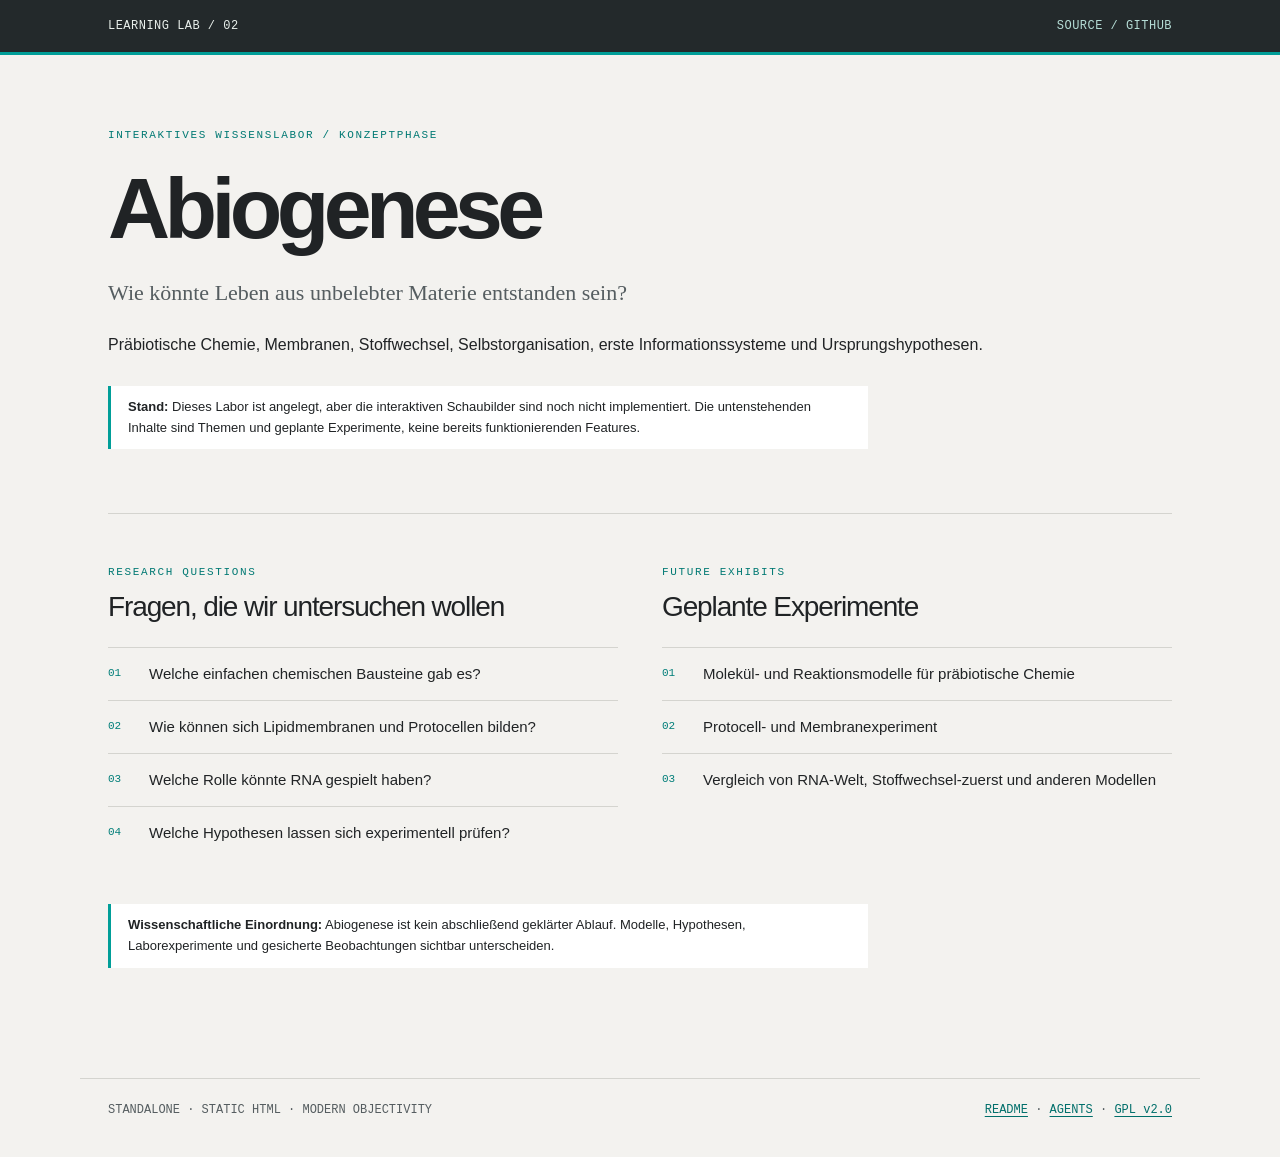
==== index.html @ 111bf1be "docs: initialize lab-abiogenesis with index.html" ====
<!doctype html>
<html lang="de">
<head>
<meta charset="utf-8">
<meta name="viewport" content="width=device-width, initial-scale=1">
<meta name="description" content="Wie könnte Leben aus unbelebter Materie entstanden sein?">
<title>Abiogenese · Learning Lab 02</title>
<style>
:root{color-scheme:light;--paper:#f3f2ef;--ink:#202325;--graphite:#23292b;--signal:#009e98;--edge:#d4d4cf;--muted:#555d60}
*{box-sizing:border-box}html{scroll-behavior:smooth}body{margin:0;background:var(--paper);color:var(--ink);font:16px/1.6 "Liberation Sans",Arial,sans-serif}
a{color:inherit;text-underline-offset:3px}:focus-visible{outline:3px solid var(--signal);outline-offset:4px}
header{background:var(--graphite);color:#e9f0ec;border-bottom:3px solid var(--signal)}.top{max-width:1120px;margin:auto;padding:19px 28px;display:flex;justify-content:space-between;gap:20px;align-items:center;font:12px "Liberation Mono",monospace;letter-spacing:.04em}.top a{color:#b5ddd6;text-decoration:none}.top a:hover{text-decoration:underline}
main{max-width:1120px;margin:auto;padding:74px 28px 110px}.eyebrow{font:11px "Liberation Mono",monospace;letter-spacing:.15em;text-transform:uppercase;color:#007973}.hero{padding-bottom:64px;border-bottom:1px solid var(--edge)}h1{font-size:clamp(42px,7vw,86px);font-weight:400;letter-spacing:-.065em;line-height:1.06;max-width:860px;margin:22px 0}h1 strong{font-weight:700}.lead{max-width:800px;font:22px/1.55 "Liberation Serif",Georgia,serif;color:var(--muted)}.note{margin-top:28px;border-left:3px solid var(--signal);padding:11px 17px;background:#fff;font-size:13px;max-width:760px}
.grid{display:grid;grid-template-columns:1fr 1fr;gap:44px;padding-top:52px}.panel{min-width:0}h2{font-size:28px;font-weight:400;line-height:1.2;letter-spacing:-.04em;margin:12px 0 23px}ul{padding:0;list-style:none;margin:0}li{display:flex;gap:16px;padding:14px 0;border-top:1px solid var(--edge);font-size:15px}.index{font:11px "Liberation Mono",monospace;color:#007e79;padding-top:5px;min-width:25px}
footer{max-width:1120px;margin:auto;border-top:1px solid var(--edge);padding:24px 28px 40px;display:flex;justify-content:space-between;gap:14px;flex-wrap:wrap;font:12px "Liberation Mono",monospace;color:var(--muted)}footer a{color:#006f6b}
@media(max-width:720px){main{padding:52px 20px 70px}.grid{grid-template-columns:1fr;gap:42px}.top,footer{padding-left:20px;padding-right:20px}.lead{font-size:19px}}
@media(prefers-reduced-motion:reduce){html{scroll-behavior:auto}}
</style>
</head>
<body>
<header><div class="top"><span>LEARNING LAB / 02</span><a href="https://github.com/philippklinz/lab-abiogenesis">SOURCE / GITHUB</a></div></header>
<main>
<section class="hero"><div class="eyebrow">INTERAKTIVES WISSENSLABOR / KONZEPTPHASE</div>
<h1><strong>Abiogenese</strong></h1>
<p class="lead">Wie könnte Leben aus unbelebter Materie entstanden sein?</p>
<p>Präbiotische Chemie, Membranen, Stoffwechsel, Selbstorganisation, erste Informationssysteme und Ursprungshypothesen.</p>
<div class="note"><strong>Stand:</strong> Dieses Labor ist angelegt, aber die interaktiven Schaubilder sind noch nicht implementiert. Die untenstehenden Inhalte sind Themen und geplante Experimente, keine bereits funktionierenden Features.</div>
</section>
<div class="grid">
<section class="panel"><div class="eyebrow">RESEARCH QUESTIONS</div><h2>Fragen, die wir untersuchen wollen</h2><ul><li><span class="index">01</span><span>Welche einfachen chemischen Bausteine gab es?</span></li>
<li><span class="index">02</span><span>Wie können sich Lipidmembranen und Protocellen bilden?</span></li>
<li><span class="index">03</span><span>Welche Rolle könnte RNA gespielt haben?</span></li>
<li><span class="index">04</span><span>Welche Hypothesen lassen sich experimentell prüfen?</span></li></ul></section>
<section class="panel"><div class="eyebrow">FUTURE EXHIBITS</div><h2>Geplante Experimente</h2><ul><li><span class="index">01</span><span>Molekül- und Reaktionsmodelle für präbiotische Chemie</span></li>
<li><span class="index">02</span><span>Protocell- und Membranexperiment</span></li>
<li><span class="index">03</span><span>Vergleich von RNA-Welt, Stoffwechsel-zuerst und anderen Modellen</span></li></ul></section>
</div>
<section class="note" style="margin-top:45px"><strong>Wissenschaftliche Einordnung:</strong> Abiogenese ist kein abschließend geklärter Ablauf. Modelle, Hypothesen, Laborexperimente und gesicherte Beobachtungen sichtbar unterscheiden.</section>
</main>
<footer><span>STANDALONE · STATIC HTML · MODERN OBJECTIVITY</span><span><a href="README.md">README</a> · <a href="AGENTS.md">AGENTS</a> · <a href="LICENSE">GPL v2.0</a></span></footer>
</body>
</html>
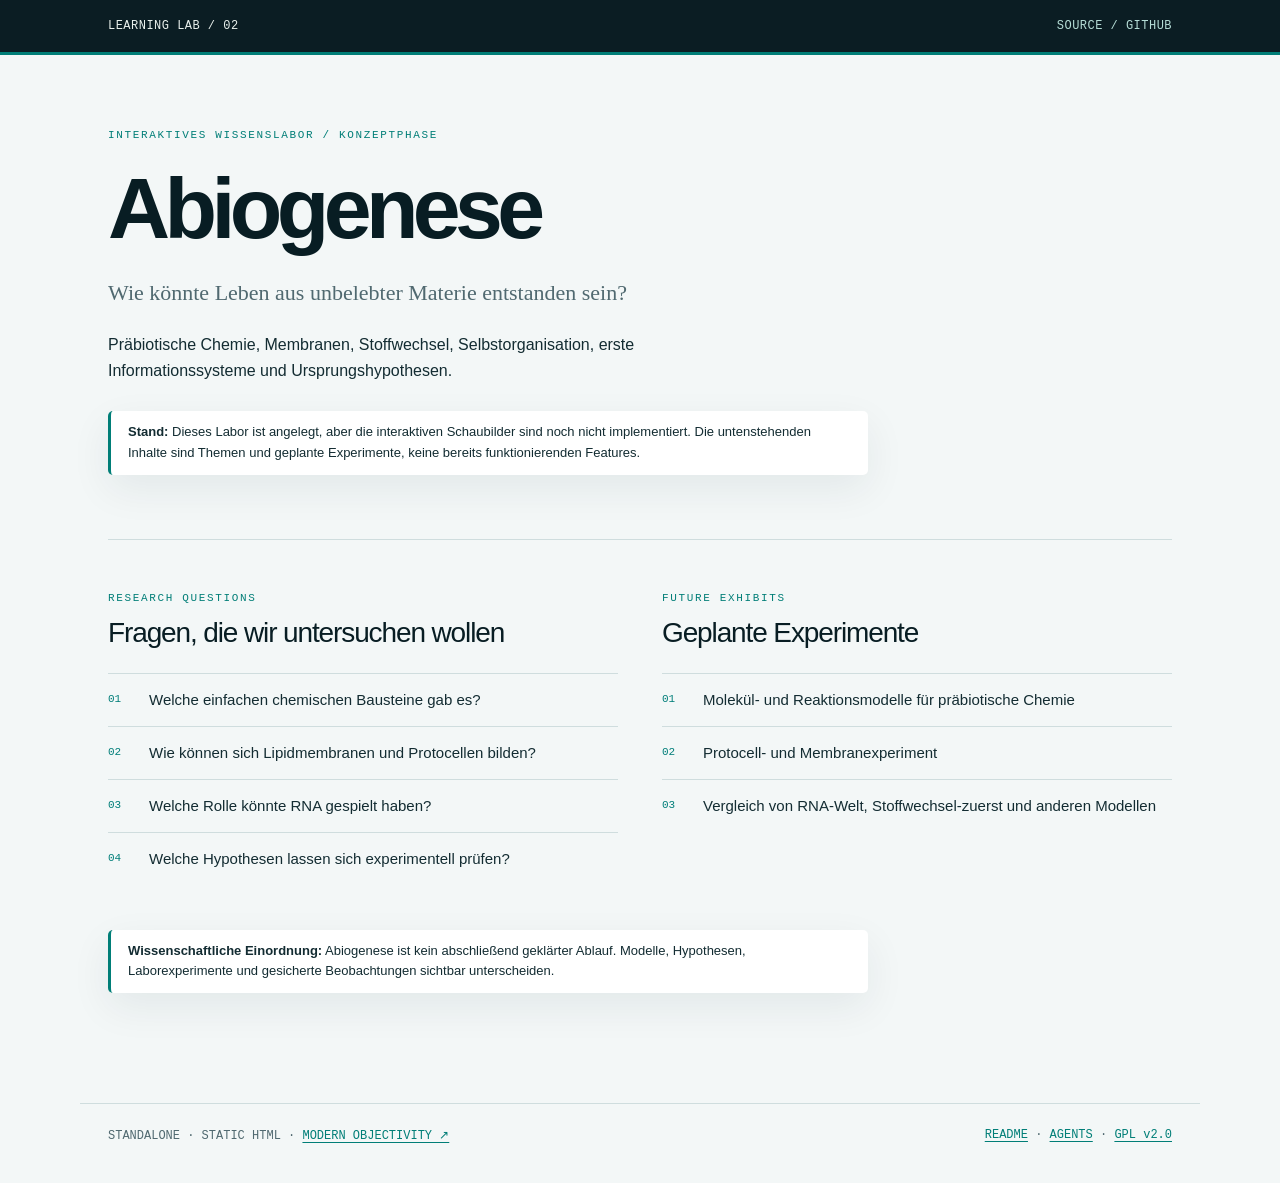
==== commit d52a5987: "style: adopt published Modern Objectivity kit in abiogenesis lab" ====
--- a/index.html
+++ b/index.html
@@ -5,8 +5,9 @@
 <meta name="viewport" content="width=device-width, initial-scale=1">
 <meta name="description" content="Wie könnte Leben aus unbelebter Materie entstanden sein?">
 <title>Abiogenese · Learning Lab 02</title>
+<link rel="stylesheet" href="modern-objectivity.css">
 <style>
-:root{color-scheme:light;--paper:#f3f2ef;--ink:#202325;--graphite:#23292b;--signal:#009e98;--edge:#d4d4cf;--muted:#555d60}
+:root{color-scheme:light;--paper:var(--mo-bg);--ink:var(--mo-text);--graphite:var(--mo-rail);--signal:var(--mo-accent);--edge:var(--mo-border);--muted:var(--mo-muted)}
 *{box-sizing:border-box}html{scroll-behavior:smooth}body{margin:0;background:var(--paper);color:var(--ink);font:16px/1.6 "Liberation Sans",Arial,sans-serif}
 a{color:inherit;text-underline-offset:3px}:focus-visible{outline:3px solid var(--signal);outline-offset:4px}
 header{background:var(--graphite);color:#e9f0ec;border-bottom:3px solid var(--signal)}.top{max-width:1120px;margin:auto;padding:19px 28px;display:flex;justify-content:space-between;gap:20px;align-items:center;font:12px "Liberation Mono",monospace;letter-spacing:.04em}.top a{color:#b5ddd6;text-decoration:none}.top a:hover{text-decoration:underline}
@@ -15,6 +16,12 @@
 footer{max-width:1120px;margin:auto;border-top:1px solid var(--edge);padding:24px 28px 40px;display:flex;justify-content:space-between;gap:14px;flex-wrap:wrap;font:12px "Liberation Mono",monospace;color:var(--muted)}footer a{color:#006f6b}
 @media(max-width:720px){main{padding:52px 20px 70px}.grid{grid-template-columns:1fr;gap:42px}.top,footer{padding-left:20px;padding-right:20px}.lead{font-size:19px}}
 @media(prefers-reduced-motion:reduce){html{scroll-behavior:auto}}
+
+/* Modern Objectivity reference v0.1: stage-specific adjustments. */
+:focus-visible{outline:3px solid var(--mo-focus)!important}
+.note{border-radius:var(--mo-radius-sm);box-shadow:var(--mo-shadow)}
+.eyebrow{color:var(--mo-accent)}
+footer a{color:var(--mo-accent)}
 </style>
 </head>
 <body>
@@ -37,6 +44,6 @@
 </div>
 <section class="note" style="margin-top:45px"><strong>Wissenschaftliche Einordnung:</strong> Abiogenese ist kein abschließend geklärter Ablauf. Modelle, Hypothesen, Laborexperimente und gesicherte Beobachtungen sichtbar unterscheiden.</section>
 </main>
-<footer><span>STANDALONE · STATIC HTML · MODERN OBJECTIVITY</span><span><a href="README.md">README</a> · <a href="AGENTS.md">AGENTS</a> · <a href="LICENSE">GPL v2.0</a></span></footer>
+<footer><span>STANDALONE · STATIC HTML · <a href="https://philippklinz.github.io/modern-objectivity-style/">MODERN OBJECTIVITY ↗</a></span><span><a href="README.md">README</a> · <a href="AGENTS.md">AGENTS</a> · <a href="LICENSE">GPL v2.0</a></span></footer>
 </body>
 </html>
--- a/modern-objectivity.css
+++ b/modern-objectivity.css
@@ -0,0 +1,272 @@
+/*
+Modern Objectivity — Laboratory Style Kit v0.1
+GPL-2.0-only • practical reference implementation, not a universal brand.
+Semantic tokens are intentionally overridable for each laboratory stage.
+*/
+:root {
+  color-scheme: light;
+  --mo-font: "Liberation Sans", "DejaVu Sans", Arial, sans-serif;
+  --mo-mono: "Liberation Mono", "DejaVu Sans Mono", Consolas, monospace;
+  --mo-serif: "Liberation Serif", Georgia, serif;
+  --mo-bg: #f3f7f7;
+  --mo-surface: #ffffff;
+  --mo-surface-2: #edf3f3;
+  --mo-surface-3: #e3eded;
+  --mo-text: #132c32;
+  --mo-text-strong: #081d23;
+  --mo-muted: #506970;
+  --mo-border: #cfddde;
+  --mo-border-strong: #afc3c6;
+  --mo-accent: #007e77;
+  --mo-accent-active: #00625f;
+  --mo-accent-light: #d9f5ef;
+  --mo-accent-glow: #13d4b8;
+  --mo-focus: #0b9fbe;
+  --mo-danger: #b83d42;
+  --mo-danger-bg: #fff0f0;
+  --mo-warning: #986213;
+  --mo-warning-bg: #fff4dd;
+  --mo-ok: #147b58;
+  --mo-ok-bg: #e1f6eb;
+  --mo-info: #285f9c;
+  --mo-info-bg: #e9f3fc;
+  --mo-rail: #0b1d23;
+  --mo-rail-text: #e0f2f2;
+  --mo-rail-muted: #94b0b5;
+  --mo-shadow: 0 14px 40px rgba(12, 45, 50, .07);
+  --mo-radius: 9px;
+  --mo-radius-sm: 5px;
+  --mo-space-1: 4px;
+  --mo-space-2: 8px;
+  --mo-space-3: 12px;
+  --mo-space-4: 16px;
+  --mo-space-5: 20px;
+  --mo-space-6: 24px;
+  --mo-space-8: 32px;
+  --mo-space-10: 40px;
+  --mo-space-12: 48px;
+  --mo-page-width: 1280px;
+}
+[data-theme="dark"] {
+  color-scheme: dark;
+  --mo-bg: #08191e;
+  --mo-surface: #10272d;
+  --mo-surface-2: #162f35;
+  --mo-surface-3: #1e3a42;
+  --mo-text: #d7e8e9;
+  --mo-text-strong: #f4fbfa;
+  --mo-muted: #a2bac0;
+  --mo-border: #2a4a52;
+  --mo-border-strong: #41616b;
+  --mo-accent: #49d9c6;
+  --mo-accent-active: #82eee0;
+  --mo-accent-light: #16443f;
+  --mo-accent-glow: #5ef6dd;
+  --mo-focus: #81d8ff;
+  --mo-danger: #ff949b;
+  --mo-danger-bg: #3c252a;
+  --mo-warning: #f5ca75;
+  --mo-warning-bg: #3c321f;
+  --mo-ok: #7ee6b8;
+  --mo-ok-bg: #173d34;
+  --mo-info: #9ccaff;
+  --mo-info-bg: #20354d;
+  --mo-shadow: 0 16px 44px rgba(0, 0, 0, .18);
+}
+*, *::before, *::after { box-sizing: border-box; }
+html { scroll-behavior: smooth; scroll-padding-top: 24px; }
+body { margin: 0; background: var(--mo-bg); color: var(--mo-text); font: 400 15px/1.62 var(--mo-font); -webkit-font-smoothing: antialiased; }
+button, input, textarea, select { font: inherit; }
+button { cursor: pointer; }
+a { color: var(--mo-accent); text-underline-offset: 3px; }
+a:hover { color: var(--mo-accent-active); }
+:focus-visible { outline: 3px solid var(--mo-focus) !important; outline-offset: 3px; }
+::selection { background: var(--mo-accent); color: #fff; }
+h1,h2,h3,h4,p,figure { margin-top: 0; }
+h1,h2,h3,h4 { color: var(--mo-text-strong); line-height: 1.18; letter-spacing: -.028em; }
+h1 { font-size: clamp(2.4rem, 5vw, 4.8rem); font-weight: 650; }
+h2 { font-size: clamp(1.6rem, 2.5vw, 2.6rem); font-weight: 650; }
+h3 { font-size: 1.12rem; letter-spacing: -.015em; }
+p { max-width: 75ch; }
+small, .mo-small { font-size: .81rem; }
+.mo-mono, code, pre, kbd { font-family: var(--mo-mono); font-variant-numeric: tabular-nums; }
+code { font-size: .89em; }
+.mo-tabular { font-variant-numeric: tabular-nums; font-feature-settings: "tnum"; }
+.mo-muted { color: var(--mo-muted); }
+.mo-eyebrow, .mo-kicker { display:block; font: 700 11px/1.5 var(--mo-mono); text-transform: uppercase; letter-spacing: .13em; color: var(--mo-accent); }
+.mo-kicker { margin-bottom: 12px; }
+.mo-lead { font-size: clamp(1.05rem, 1.6vw, 1.3rem); line-height: 1.65; color: var(--mo-muted); max-width: 69ch; }
+.mo-strong { font-weight: 700; }
+.mo-rule { border: 0; border-top: 1px solid var(--mo-border); margin: 28px 0; }
+.mo-sr-only { position: absolute!important; width:1px!important; height:1px!important; overflow:hidden!important; clip:rect(0,0,0,0)!important; white-space:nowrap!important; }
+
+/* Shell / page */
+.mo-shell { display:grid; grid-template-columns: 254px minmax(0,1fr); min-height:100vh; }
+.mo-sidebar { background: var(--mo-rail); color: var(--mo-rail-text); padding: 28px 18px; min-width:0; position:sticky; top:0; height:100vh; overflow-y:auto; display:flex; flex-direction:column; gap:28px; }
+.mo-brand { display:flex; align-items:center; gap:12px; text-decoration:none; color:var(--mo-rail-text); line-height:1.2; font-weight:700; letter-spacing:.01em; font-size:14px; }
+.mo-brand:hover { color:var(--mo-rail-text); }
+.mo-brand-mark { width:35px; height:35px; flex:none; display:grid; place-items:center; color:#71eedb; background:linear-gradient(135deg,#123f40,#0b232a); border:1px solid #39746f; border-radius:8px; font:700 18px var(--mo-mono); }
+.mo-brand small { display:block; margin-top:3px; color:var(--mo-rail-muted); font:400 10px var(--mo-mono); letter-spacing:.08em; text-transform:uppercase; }
+.mo-nav-group { margin-bottom:17px; }
+.mo-nav-title { font:700 10px/1.5 var(--mo-mono); color:#7ca5a8; text-transform:uppercase; letter-spacing:.15em; padding:0 12px; margin-bottom:7px; }
+.mo-nav { display:grid; gap:3px; }
+.mo-nav a { display:flex; align-items:center; justify-content:space-between; gap:8px; padding:9px 12px; border-radius:6px; color:var(--mo-rail-muted); text-decoration:none; font-size:13px; transition:background .15s,color .15s; }
+.mo-nav a:hover,.mo-nav a[aria-current="page"],.mo-nav a.is-active { color:#f0ffff; background:#18363c; }
+.mo-nav a[aria-current="page"]::after,.mo-nav a.is-active::after { content:""; width:5px; height:5px; border-radius:50%; background:#5ae6ce; }
+.mo-sidebar-foot { margin-top:auto; padding:15px 12px 0; border-top:1px solid #2d4b50; color:var(--mo-rail-muted); font:11px/1.6 var(--mo-mono); }
+.mo-main { min-width:0; }
+.mo-topbar { display:flex; justify-content:space-between; align-items:center; gap:16px; min-height:68px; border-bottom:1px solid var(--mo-border); padding:14px clamp(22px,4vw,56px); background:var(--mo-surface); }
+.mo-topbar-path { font:12px var(--mo-mono); color:var(--mo-muted); word-break:break-word; }
+.mo-topbar-path strong { color:var(--mo-text-strong); font-weight:700; }
+.mo-topbar-actions { display:flex; gap:9px; align-items:center; flex-wrap:wrap; }
+.mo-content { width:min(100%, var(--mo-page-width)); margin:0 auto; padding:38px clamp(20px,4vw,56px) 90px; }
+.mo-section { padding-top:46px; padding-bottom:46px; border-bottom:1px solid var(--mo-border); }
+.mo-section-head { display:flex; justify-content:space-between; align-items:end; gap:22px; margin-bottom:25px; }
+.mo-section-head h2 { margin:0 0 7px; }
+.mo-section-head p { margin:0; color:var(--mo-muted); }
+.mo-hero { position:relative; isolation:isolate; overflow:hidden; background:#0b2229; border-radius:14px; padding:clamp(30px,6vw,74px); color:#e5f6f4; min-height:385px; display:flex; flex-direction:column; justify-content:center; margin-bottom:12px; }
+.mo-hero::before { content:""; position:absolute; inset:0; z-index:-2; background-image:linear-gradient(rgba(111,199,192,.06) 1px,transparent 1px),linear-gradient(90deg,rgba(111,199,192,.06) 1px,transparent 1px); background-size:32px 32px; mask-image:linear-gradient(to left,black,transparent 80%); }
+.mo-hero::after { content:""; position:absolute; right:-110px; top:-125px; width:490px; aspect-ratio:1; z-index:-1; background:radial-gradient(circle at 45% 45%,transparent 18%,rgba(48,235,199,.46) 18.3%,transparent 18.8%,transparent 31%,rgba(48,235,199,.24) 31.3%,transparent 31.8%,transparent 49%,rgba(48,235,199,.14) 49.3%,transparent 49.8%); transform:rotate(-18deg); }
+.mo-hero h1 { color:#fff; max-width:720px; margin:18px 0 18px; letter-spacing:-.055em; }
+.mo-hero p { color:#b1d3d5; font-size:18px; max-width:590px; }
+.mo-hero .mo-eyebrow { color:#64e8d1; }
+.mo-hero-actions { display:flex; gap:10px; flex-wrap:wrap; margin-top:17px; }
+
+/* Layout */
+.mo-grid { display:grid; gap:16px; }
+.mo-grid-2 { grid-template-columns:repeat(2,minmax(0,1fr)); }
+.mo-grid-3 { grid-template-columns:repeat(3,minmax(0,1fr)); }
+.mo-grid-4 { grid-template-columns:repeat(4,minmax(0,1fr)); }
+.mo-flex { display:flex; align-items:center; gap:12px; }
+.mo-between { display:flex; align-items:center; justify-content:space-between; gap:12px; }
+.mo-wrap { flex-wrap:wrap; }
+.mo-stack { display:grid; gap:14px; }
+.mo-panel, .mo-card { background:var(--mo-surface); border:1px solid var(--mo-border); border-radius:var(--mo-radius); }
+.mo-panel { padding:24px; }
+.mo-card { padding:22px; box-shadow:var(--mo-shadow); }
+.mo-card-head { display:flex; justify-content:space-between; align-items:center; gap:12px; margin-bottom:15px; }
+.mo-card-head h3 { margin:0; }
+.mo-stat { display:flex; flex-direction:column; gap:5px; min-width:0; }
+.mo-stat-value { font:650 clamp(1.6rem,2.6vw,2.4rem)/1.13 var(--mo-mono); color:var(--mo-text-strong); letter-spacing:-.055em; }
+.mo-stat-label { font-size:12px; color:var(--mo-muted); }
+.mo-stat-foot { font:11px var(--mo-mono); color:var(--mo-accent); margin-top:8px; }
+
+/* Controls */
+.mo-btn { display:inline-flex; align-items:center; justify-content:center; gap:8px; appearance:none; padding:10px 15px; min-height:39px; color:var(--mo-text); background:var(--mo-surface); border:1px solid var(--mo-border-strong); border-radius:var(--mo-radius-sm); font:700 12px/1.3 var(--mo-font); text-decoration:none; transition:background .13s,border-color .13s,transform .13s; white-space:nowrap; }
+.mo-btn:hover { background:var(--mo-surface-2); color:var(--mo-text-strong); border-color:var(--mo-accent); }
+.mo-btn:active { transform:translateY(1px); }
+.mo-btn:disabled { opacity:.48; cursor:not-allowed; transform:none; }
+.mo-btn-primary { color:#fff; background:#007e77; border-color:#007e77; }
+.mo-btn-primary:hover { color:#fff; background:#00635e; border-color:#00635e; }
+.mo-btn-quiet { background:transparent; border-color:transparent; }
+.mo-btn-quiet:hover { background:var(--mo-surface-2); }
+.mo-btn-danger { color:var(--mo-danger); border-color:var(--mo-danger); }
+.mo-btn-sm { min-height:32px; padding:7px 11px; font-size:11px; }
+.mo-btn-lg { min-height:47px; padding:12px 21px; }
+.mo-btn-on-dark { background:#1a494a; color:#e9fffc; border-color:#3d817b; }
+.mo-btn-on-dark:hover { background:#23605f; border-color:#69d7ca; color:#fff; }
+.mo-field { display:grid; gap:7px; min-width:0; }
+.mo-field-label { font-size:12px; font-weight:700; color:var(--mo-text-strong); }
+.mo-field-help { font-size:11px; color:var(--mo-muted); }
+.mo-input,.mo-select,.mo-textarea { width:100%; min-height:41px; border:1px solid var(--mo-border-strong); border-radius:var(--mo-radius-sm); background:var(--mo-surface); color:var(--mo-text-strong); padding:9px 11px; outline:none; }
+.mo-input::placeholder,.mo-textarea::placeholder { color:var(--mo-muted); opacity:.85; }
+.mo-input:focus,.mo-select:focus,.mo-textarea:focus { border-color:var(--mo-accent); box-shadow:0 0 0 3px var(--mo-accent-light); }
+.mo-input:disabled,.mo-select:disabled { opacity:.55; }
+.mo-input[aria-invalid="true"] { border-color:var(--mo-danger); }
+.mo-textarea { min-height:106px; resize:vertical; }
+.mo-check { display:inline-flex; align-items:center; gap:9px; color:var(--mo-text); font-size:13px; cursor:pointer; }
+.mo-check input { accent-color:var(--mo-accent); width:17px; height:17px; }
+.mo-range { width:100%; accent-color:var(--mo-accent); cursor:pointer; }
+.mo-switch { display:inline-flex; align-items:center; gap:10px; font-size:12px; cursor:pointer; }
+.mo-switch input { appearance:none; width:38px; height:22px; border-radius:30px; border:1px solid var(--mo-border-strong); background:var(--mo-surface-3); position:relative; transition:background .15s; }
+.mo-switch input::after { content:""; width:16px; height:16px; top:2px; left:2px; border-radius:50%; position:absolute; background:var(--mo-muted); transition:transform .15s, background .15s; }
+.mo-switch input:checked { background:var(--mo-accent); border-color:var(--mo-accent); }
+.mo-switch input:checked::after { transform:translateX(16px); background:#fff; }
+.mo-switch input:focus-visible { outline:3px solid var(--mo-focus); outline-offset:2px; }
+
+/* Status, notes, progress */
+.mo-badge { display:inline-flex; gap:7px; align-items:center; min-height:23px; padding:2px 8px; font:700 10px/1.4 var(--mo-mono); text-transform:uppercase; letter-spacing:.045em; border:1px solid var(--mo-border); border-radius:4px; color:var(--mo-muted); background:var(--mo-surface-2); }
+.mo-badge::before { content:""; width:6px; height:6px; border-radius:50%; background:currentColor; }
+.mo-badge-success { color:var(--mo-ok); border-color:color-mix(in srgb,var(--mo-ok) 25%,var(--mo-border)); background:var(--mo-ok-bg); }
+.mo-badge-warning { color:var(--mo-warning); border-color:color-mix(in srgb,var(--mo-warning) 25%,var(--mo-border)); background:var(--mo-warning-bg); }
+.mo-badge-danger { color:var(--mo-danger); border-color:color-mix(in srgb,var(--mo-danger) 25%,var(--mo-border)); background:var(--mo-danger-bg); }
+.mo-badge-info { color:var(--mo-info); border-color:color-mix(in srgb,var(--mo-info) 25%,var(--mo-border)); background:var(--mo-info-bg); }
+.mo-note { display:flex; align-items:flex-start; gap:13px; padding:14px 16px; border-left:3px solid var(--mo-accent); background:var(--mo-accent-light); color:var(--mo-text); border-radius:0 var(--mo-radius-sm) var(--mo-radius-sm) 0; font-size:13px; }
+.mo-note-warning { border-color:var(--mo-warning); background:var(--mo-warning-bg); }
+.mo-note-danger { border-color:var(--mo-danger); background:var(--mo-danger-bg); }
+.mo-progress { height:6px; width:100%; overflow:hidden; border-radius:10px; background:var(--mo-surface-3); }
+.mo-progress > span { display:block; height:100%; border-radius:10px; background:var(--mo-accent); transition:width .25s ease; }
+.mo-meter { display:grid; gap:8px; }
+.mo-meter-label { display:flex; justify-content:space-between; font:11px var(--mo-mono); gap:8px; color:var(--mo-muted); }
+.mo-meter-label strong { color:var(--mo-text-strong); }
+
+/* Tabs */
+.mo-tabs { display:flex; gap:4px; flex-wrap:wrap; border-bottom:1px solid var(--mo-border); margin-bottom:19px; }
+.mo-tab { appearance:none; background:transparent; border:0; border-bottom:2px solid transparent; color:var(--mo-muted); padding:10px 15px 12px; margin-bottom:-1px; font:700 12px var(--mo-font); }
+.mo-tab[aria-selected="true"] { color:var(--mo-accent); border-bottom-color:var(--mo-accent); }
+.mo-tab:hover { color:var(--mo-text-strong); background:var(--mo-surface-2); }
+[role="tabpanel"][hidden] { display:none!important; }
+
+/* Tables and data */
+.mo-table-wrap { width:100%; overflow-x:auto; border:1px solid var(--mo-border); border-radius:var(--mo-radius); background:var(--mo-surface); }
+.mo-table { border-collapse:collapse; width:100%; min-width:550px; font-size:12px; font-variant-numeric:tabular-nums; }
+.mo-table th { text-align:left; font:700 10px/1.4 var(--mo-mono); color:var(--mo-muted); text-transform:uppercase; letter-spacing:.06em; background:var(--mo-surface-2); padding:13px 15px; border-bottom:1px solid var(--mo-border); white-space:nowrap; }
+.mo-table td { padding:13px 15px; border-bottom:1px solid var(--mo-border); vertical-align:middle; color:var(--mo-text); }
+.mo-table tbody tr:last-child td { border-bottom:0; }
+.mo-table tbody tr:hover { background:var(--mo-surface-2); }
+.mo-table td.mo-num, .mo-table th.mo-num { text-align:right; font-family:var(--mo-mono); }
+.mo-table td strong { color:var(--mo-text-strong); }
+.mo-table-muted { color:var(--mo-muted); }
+.mo-positive { color:var(--mo-ok); }
+.mo-negative { color:var(--mo-danger); }
+
+/* Visual media */
+.mo-chart { position:relative; min-height:180px; width:100%; border:1px solid var(--mo-border); border-radius:var(--mo-radius); overflow:hidden; background:var(--mo-surface); }
+.mo-chart svg { display:block; width:100%; height:auto; }
+.mo-chart-grid { stroke:var(--mo-border); stroke-width:1; }
+.mo-chart-line { stroke:var(--mo-accent); stroke-width:2.4; fill:none; vector-effect:non-scaling-stroke; }
+.mo-chart-area { fill:var(--mo-accent); fill-opacity:.10; }
+.mo-chart-label { fill:var(--mo-muted); font:10px var(--mo-mono); }
+.mo-code { border:1px solid var(--mo-border); background:var(--mo-surface-2); border-radius:var(--mo-radius); overflow:auto; padding:20px; font:12px/1.7 var(--mo-mono); color:var(--mo-text); white-space:pre; tab-size:2; }
+.mo-swatch { overflow:hidden; border:1px solid var(--mo-border); border-radius:var(--mo-radius); background:var(--mo-surface); }
+.mo-swatch-fill { height:81px; }
+.mo-swatch-caption { padding:11px 12px; display:grid; gap:3px; }
+.mo-swatch-caption strong { font-size:12px; }
+.mo-swatch-caption code { font-size:11px; color:var(--mo-muted); }
+.mo-steps { list-style:none; padding:0; margin:0; display:grid; gap:9px; }
+.mo-steps li { display:flex; align-items:flex-start; gap:14px; font-size:13px; }
+.mo-steps li span:first-child { width:30px; height:30px; background:var(--mo-accent-light); color:var(--mo-accent); font:700 11px var(--mo-mono); display:grid; place-items:center; border-radius:5px; flex:none; }
+.mo-toast { position:fixed; z-index:100; right:25px; bottom:25px; border:1px solid var(--mo-border-strong); border-left:4px solid var(--mo-accent); border-radius:6px; background:var(--mo-surface); color:var(--mo-text-strong); box-shadow:var(--mo-shadow); padding:15px 19px; max-width:min(360px,calc(100vw - 30px)); font-size:13px; }
+.mo-toast[hidden] { display:none; }
+.mo-placeholder { border:1px dashed var(--mo-border-strong); border-radius:var(--mo-radius); padding:25px; text-align:center; color:var(--mo-muted); }
+.mo-tag { font:700 10px var(--mo-mono); padding:4px 7px; border-radius:4px; background:var(--mo-surface-2); border:1px solid var(--mo-border); color:var(--mo-muted); }
+.mo-mark { color:var(--mo-accent); }
+
+/* Responsive */
+@media (max-width:1100px) { .mo-grid-4 {grid-template-columns:repeat(2,minmax(0,1fr))} }
+@media (max-width:900px) {
+  .mo-shell { display:block; }
+  .mo-sidebar { position:relative; height:auto; padding:14px 18px; gap:12px; }
+  .mo-sidebar nav { display:flex; gap:12px; overflow:auto; scrollbar-width:thin; }
+  .mo-nav-group { margin:0; flex:none; }
+  .mo-nav-title,.mo-sidebar-foot { display:none; }
+  .mo-nav { display:flex; }
+  .mo-nav a {white-space:nowrap; padding:7px 10px}
+  .mo-topbar {padding:14px 20px}
+  .mo-content {padding:24px 18px 70px}
+  .mo-section {padding:34px 0}
+}
+@media (max-width:640px) {
+  .mo-grid-2,.mo-grid-3,.mo-grid-4 {grid-template-columns:1fr}
+  .mo-section-head {display:block}
+  .mo-section-head > :last-child {margin-top:13px}
+  .mo-topbar {align-items:start;flex-wrap:wrap}
+  .mo-panel,.mo-card {padding:17px}
+  .mo-hero {min-height:360px; padding:28px 22px}
+  .mo-hero::after {right:-220px}
+  .mo-stat-value {font-size:2rem}
+}
+@media (prefers-reduced-motion:reduce) {
+  html {scroll-behavior:auto}
+  *,*::before,*::after { animation-duration:.01ms!important; animation-iteration-count:1!important; transition-duration:.01ms!important; }
+}
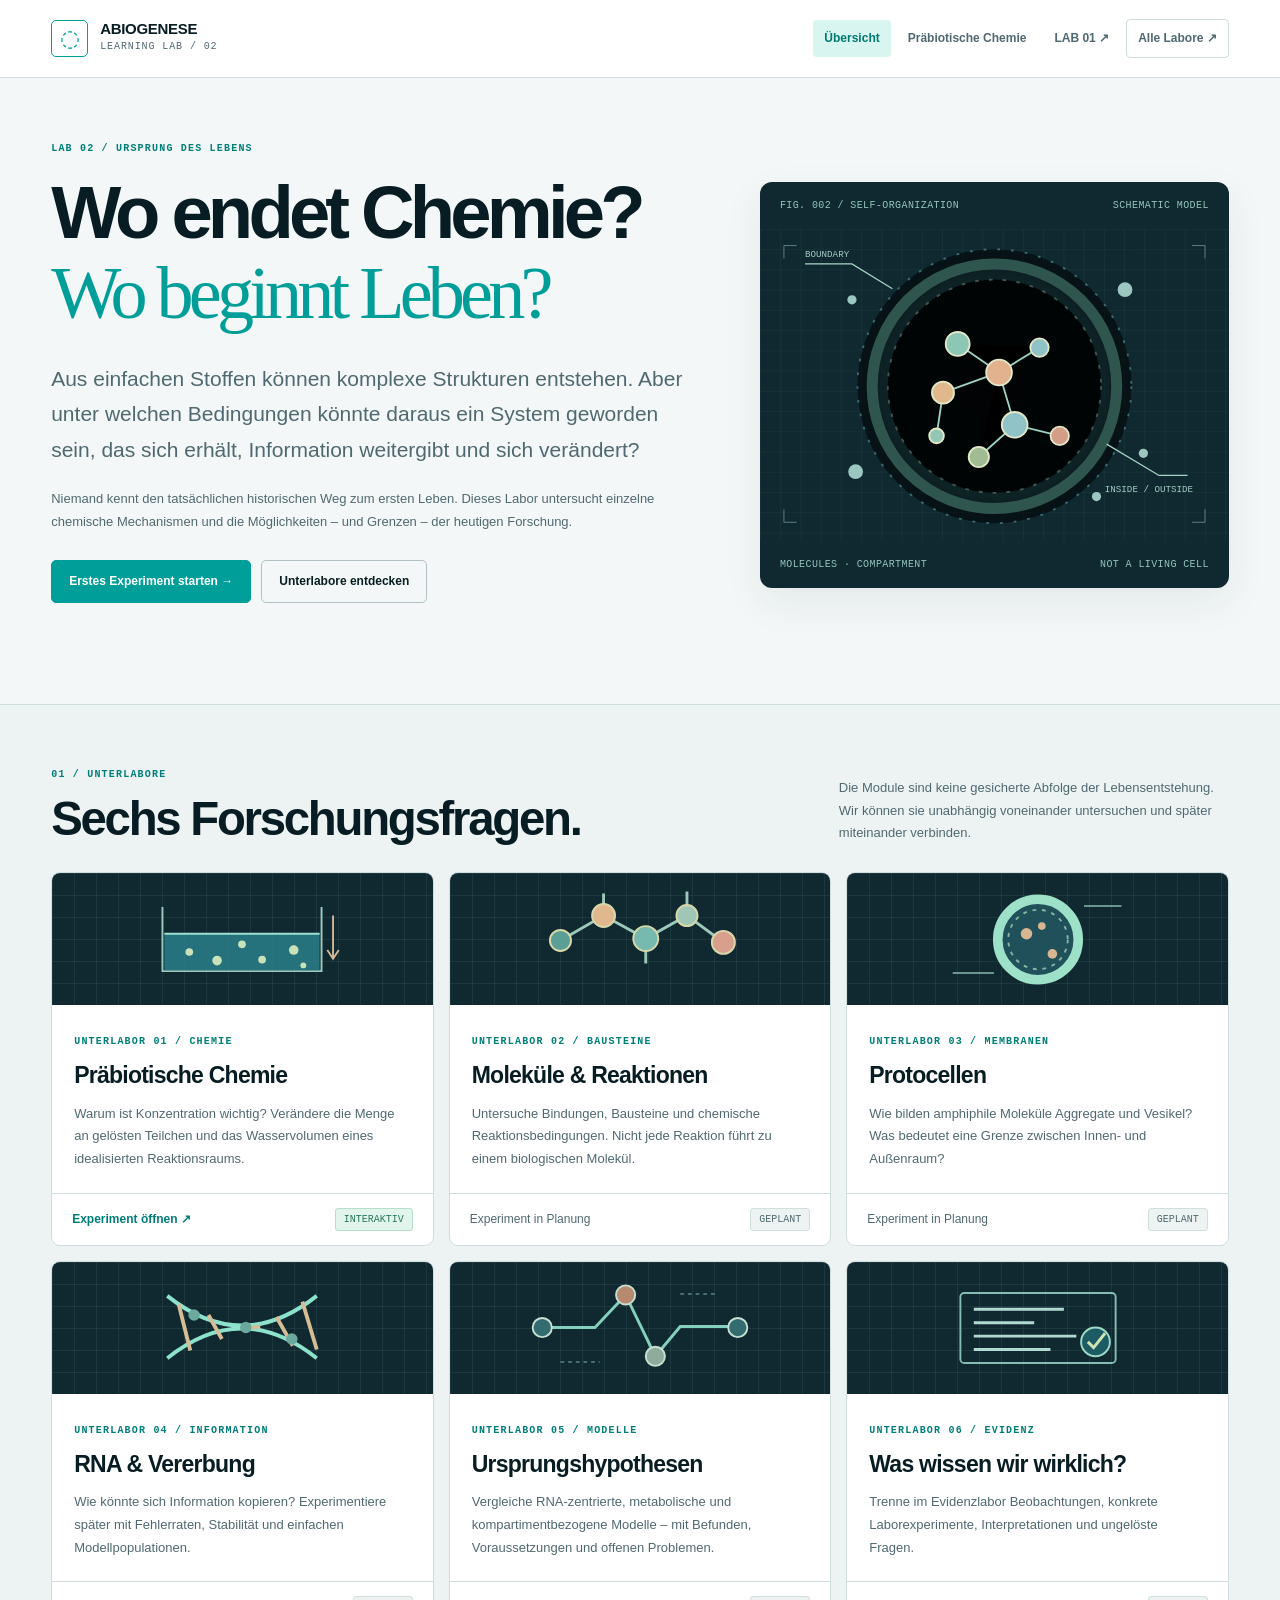
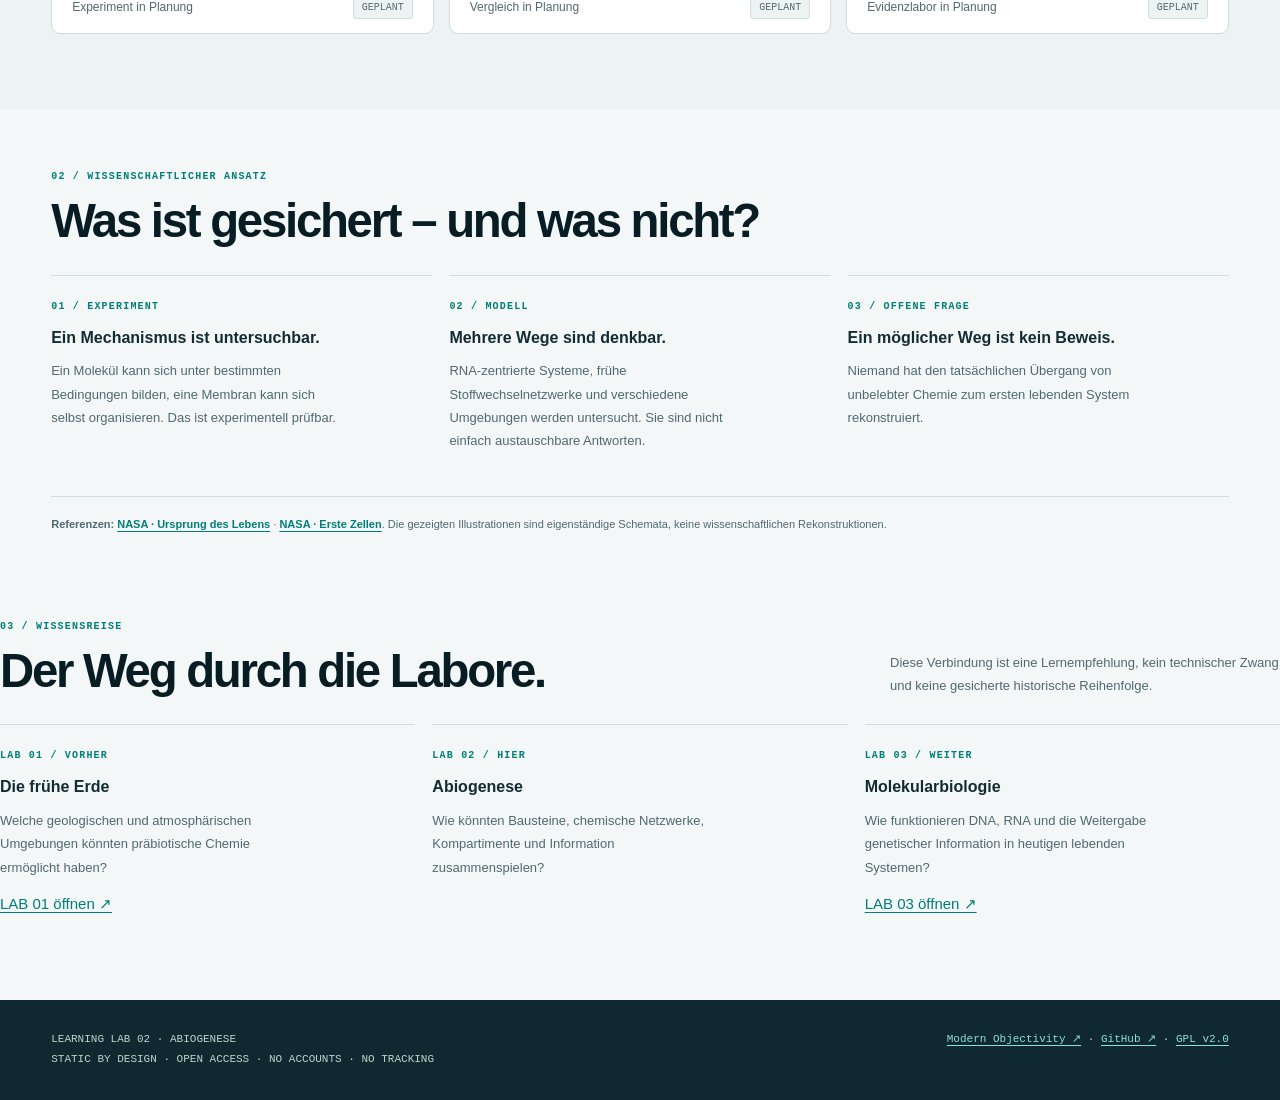
==== commit 6ed78da9: "feat: introduce six-module abiogenesis portal with Modern Objectivity design" ====
--- a/index.html
+++ b/index.html
@@ -1,49 +1,108 @@
 <!doctype html>
 <html lang="de">
 <head>
-<meta charset="utf-8">
-<meta name="viewport" content="width=device-width, initial-scale=1">
-<meta name="description" content="Wie könnte Leben aus unbelebter Materie entstanden sein?">
-<title>Abiogenese · Learning Lab 02</title>
+<meta charset="utf-8"><meta name="viewport" content="width=device-width,initial-scale=1">
+<meta name="theme-color" content="#f3f8f6">
+<meta name="description" content="LAB 02 – Abiogenese: Vom Molekül zum möglichen Ursprung des Lebens. Interaktive Experimente zu präbiotischer Chemie, Konzentration, Protocellen und Information.">
+<title>Abiogenese — Learning Lab 02</title>
 <link rel="stylesheet" href="modern-objectivity.css">
-<style>
-:root{color-scheme:light;--paper:var(--mo-bg);--ink:var(--mo-text);--graphite:var(--mo-rail);--signal:var(--mo-accent);--edge:var(--mo-border);--muted:var(--mo-muted)}
-*{box-sizing:border-box}html{scroll-behavior:smooth}body{margin:0;background:var(--paper);color:var(--ink);font:16px/1.6 "Liberation Sans",Arial,sans-serif}
-a{color:inherit;text-underline-offset:3px}:focus-visible{outline:3px solid var(--signal);outline-offset:4px}
-header{background:var(--graphite);color:#e9f0ec;border-bottom:3px solid var(--signal)}.top{max-width:1120px;margin:auto;padding:19px 28px;display:flex;justify-content:space-between;gap:20px;align-items:center;font:12px "Liberation Mono",monospace;letter-spacing:.04em}.top a{color:#b5ddd6;text-decoration:none}.top a:hover{text-decoration:underline}
-main{max-width:1120px;margin:auto;padding:74px 28px 110px}.eyebrow{font:11px "Liberation Mono",monospace;letter-spacing:.15em;text-transform:uppercase;color:#007973}.hero{padding-bottom:64px;border-bottom:1px solid var(--edge)}h1{font-size:clamp(42px,7vw,86px);font-weight:400;letter-spacing:-.065em;line-height:1.06;max-width:860px;margin:22px 0}h1 strong{font-weight:700}.lead{max-width:800px;font:22px/1.55 "Liberation Serif",Georgia,serif;color:var(--muted)}.note{margin-top:28px;border-left:3px solid var(--signal);padding:11px 17px;background:#fff;font-size:13px;max-width:760px}
-.grid{display:grid;grid-template-columns:1fr 1fr;gap:44px;padding-top:52px}.panel{min-width:0}h2{font-size:28px;font-weight:400;line-height:1.2;letter-spacing:-.04em;margin:12px 0 23px}ul{padding:0;list-style:none;margin:0}li{display:flex;gap:16px;padding:14px 0;border-top:1px solid var(--edge);font-size:15px}.index{font:11px "Liberation Mono",monospace;color:#007e79;padding-top:5px;min-width:25px}
-footer{max-width:1120px;margin:auto;border-top:1px solid var(--edge);padding:24px 28px 40px;display:flex;justify-content:space-between;gap:14px;flex-wrap:wrap;font:12px "Liberation Mono",monospace;color:var(--muted)}footer a{color:#006f6b}
-@media(max-width:720px){main{padding:52px 20px 70px}.grid{grid-template-columns:1fr;gap:42px}.top,footer{padding-left:20px;padding-right:20px}.lead{font-size:19px}}
-@media(prefers-reduced-motion:reduce){html{scroll-behavior:auto}}
-
-/* Modern Objectivity reference v0.1: stage-specific adjustments. */
-:focus-visible{outline:3px solid var(--mo-focus)!important}
-.note{border-radius:var(--mo-radius-sm);box-shadow:var(--mo-shadow)}
-.eyebrow{color:var(--mo-accent)}
-footer a{color:var(--mo-accent)}
-</style>
+<link rel="stylesheet" href="abiogenesis.css">
 </head>
-<body>
-<header><div class="top"><span>LEARNING LAB / 02</span><a href="https://github.com/philippklinz/lab-abiogenesis">SOURCE / GITHUB</a></div></header>
-<main>
-<section class="hero"><div class="eyebrow">INTERAKTIVES WISSENSLABOR / KONZEPTPHASE</div>
-<h1><strong>Abiogenese</strong></h1>
-<p class="lead">Wie könnte Leben aus unbelebter Materie entstanden sein?</p>
-<p>Präbiotische Chemie, Membranen, Stoffwechsel, Selbstorganisation, erste Informationssysteme und Ursprungshypothesen.</p>
-<div class="note"><strong>Stand:</strong> Dieses Labor ist angelegt, aber die interaktiven Schaubilder sind noch nicht implementiert. Die untenstehenden Inhalte sind Themen und geplante Experimente, keine bereits funktionierenden Features.</div>
+<body class="abio">
+<a href="#main" class="abio-skip">Zum Inhalt springen</a>
+<header class="abio-header"><div class="abio-wrap abio-header-inner">
+<a class="abio-brand" href="index.html"><span class="abio-brand-mark" aria-hidden="true">◌</span><span><strong>ABIOGENESE</strong><small>LEARNING LAB / 02</small></span></a>
+<nav class="abio-nav" aria-label="Labor-Navigation"><a href="index.html" aria-current="page">Übersicht</a><a href="01_praebiotische_chemie.html">Präbiotische Chemie</a><a href="https://philippklinz.github.io/lab-early-earth/">LAB 01 ↗</a><a class="abio-home" href="https://philippklinz.github.io/learning-labs/">Alle Labore ↗</a></nav>
+</div></header>
+<main id="main">
+<div class="abio-wrap">
+<section class="abio-hero" aria-labelledby="lab02-title">
+<div>
+<div class="abio-eyebrow">LAB 02 / URSPRUNG DES LEBENS</div>
+<h1 id="lab02-title">Wo endet Chemie?<br><em>Wo beginnt Leben?</em></h1>
+<p class="abio-lead">Aus einfachen Stoffen können komplexe Strukturen entstehen. Aber unter welchen Bedingungen könnte daraus ein System geworden sein, das sich erhält, Information weitergibt und sich verändert?</p>
+<p class="abio-hero-note">Niemand kennt den tatsächlichen historischen Weg zum ersten Leben. Dieses Labor untersucht einzelne chemische Mechanismen und die Möglichkeiten – und Grenzen – der heutigen Forschung.</p>
+<div class="abio-actions"><a class="abio-link-btn" href="01_praebiotische_chemie.html">Erstes Experiment starten →</a><a class="abio-link-btn secondary" href="#unterlabore">Unterlabore entdecken</a></div>
+</div>
+<div class="abio-hero-graphic" role="img" aria-label="Symbolische Illustration eines membranartigen Vesikels mit Molekülbausteinen; keine Rekonstruktion einer echten frühen Zelle">
+<div class="abio-graphic-meta"><span>FIG. 002 / SELF-ORGANIZATION</span><span>SCHEMATIC MODEL</span></div>
+<svg viewBox="0 0 510 340" xmlns="http://www.w3.org/2000/svg" aria-hidden="true">
+<defs><radialGradient id="vesicle-fill"><stop offset="0" stop-color="#2d666e" stop-opacity=".24"/><stop offset=".9" stop-color="#347f83" stop-opacity=".47"/><stop offset="1" stop-color="#54a9a3" stop-opacity=".1"/></radialGradient><pattern id="abio-grid" width="22" height="22" patternUnits="userSpaceOnUse"><path d="M22 0H0V22" stroke="#a9d7c4" stroke-opacity=".09" fill="none"/></pattern></defs>
+<rect width="510" height="340" fill="url(#abio-grid)"/>
+<circle cx="255" cy="171" r="133" fill="url(#vesicle-fill)" stroke="#72cbbb" stroke-width="12" opacity=".92"/>
+<circle cx="255" cy="171" r="116" stroke="#abd7c8" stroke-width="2" stroke-dasharray="4 11" opacity=".85"/>
+<circle cx="255" cy="171" r="149" stroke="#5ca5a1" stroke-width="2" stroke-dasharray="3 12" opacity=".55"/>
+<g stroke="#9cd3c1" stroke-width="2"><path d="M215 125L260 156 304 129"/><path d="M260 156L277 213 238 248"/><path d="M277 213L326 225"/><path d="M260 156L199 178"/><path d="M199 178L192 225"/></g>
+<g stroke="#e2e8c8" stroke-width="2">
+<circle cx="215" cy="125" r="13" fill="#8cc7b6"/><circle cx="260" cy="156" r="14" fill="#e2b18d"/><circle cx="304" cy="129" r="10" fill="#8fc3c7"/>
+<circle cx="277" cy="213" r="14" fill="#8fc3c7"/><circle cx="238" cy="248" r="11" fill="#9fbc92"/><circle cx="326" cy="225" r="10" fill="#d49d87"/>
+<circle cx="199" cy="178" r="12" fill="#e0b88c"/><circle cx="192" cy="225" r="8" fill="#93c6b4"/>
+</g>
+<g fill="#9cc7c1"><circle cx="100" cy="77" r="5"/><circle cx="397" cy="66" r="8"/><circle cx="417" cy="244" r="5"/><circle cx="104" cy="264" r="8"/><circle cx="366" cy="291" r="5"/></g>
+<path d="M144 65l-44-27h-51M377 234l57 34h31" stroke="#a7d5c5" stroke-width="1.3" fill="none"/>
+<text x="49" y="30" font-size="10" font-family="monospace" fill="#a4ccc3">BOUNDARY</text>
+<text x="471" y="286" text-anchor="end" font-size="10" font-family="monospace" fill="#a4ccc3">INSIDE / OUTSIDE</text>
+<path d="M26 18h14M26 18v14M470 18h14v14M26 305v14h14M470 319h14v-14" stroke="#8bb8ad" opacity=".65" fill="none"/>
+</svg>
+<div class="abio-graphic-meta"><span>MOLECULES · COMPARTMENT</span><span>NOT A LIVING CELL</span></div>
+</div>
 </section>
-<div class="grid">
-<section class="panel"><div class="eyebrow">RESEARCH QUESTIONS</div><h2>Fragen, die wir untersuchen wollen</h2><ul><li><span class="index">01</span><span>Welche einfachen chemischen Bausteine gab es?</span></li>
-<li><span class="index">02</span><span>Wie können sich Lipidmembranen und Protocellen bilden?</span></li>
-<li><span class="index">03</span><span>Welche Rolle könnte RNA gespielt haben?</span></li>
-<li><span class="index">04</span><span>Welche Hypothesen lassen sich experimentell prüfen?</span></li></ul></section>
-<section class="panel"><div class="eyebrow">FUTURE EXHIBITS</div><h2>Geplante Experimente</h2><ul><li><span class="index">01</span><span>Molekül- und Reaktionsmodelle für präbiotische Chemie</span></li>
-<li><span class="index">02</span><span>Protocell- und Membranexperiment</span></li>
-<li><span class="index">03</span><span>Vergleich von RNA-Welt, Stoffwechsel-zuerst und anderen Modellen</span></li></ul></section>
 </div>
-<section class="note" style="margin-top:45px"><strong>Wissenschaftliche Einordnung:</strong> Abiogenese ist kein abschließend geklärter Ablauf. Modelle, Hypothesen, Laborexperimente und gesicherte Beobachtungen sichtbar unterscheiden.</section>
+<section class="abio-section alt" id="unterlabore">
+<div class="abio-wrap">
+<div class="abio-section-title"><div><div class="abio-eyebrow">01 / UNTERLABORE</div><h2>Sechs Forschungsfragen.</h2></div><p>Die Module sind keine gesicherte Abfolge der Lebensentstehung. Wir können sie unabhängig voneinander untersuchen und später miteinander verbinden.</p></div>
+<div class="abio-card-grid">
+<article class="abio-module">
+<div class="abio-module-art"><svg viewBox="0 0 260 120" fill="none" aria-hidden="true"><path d="M47 26V93h166V26" stroke="#9ccac1" stroke-width="2"/><path d="M49 54H211V92H49Z" fill="#2a7f8a" opacity=".85"/><path d="M49 54H211" stroke="#9de1d4" stroke-width="2"/><g fill="#cae2b8"><circle cx="75" cy="73" r="4"/><circle cx="104" cy="82" r="5"/><circle cx="130" cy="65" r="4"/><circle cx="151" cy="81" r="4"/><circle cx="184" cy="71" r="5"/><circle cx="194" cy="87" r="3"/></g><path d="M225 35v45m-6-9 6 9 6-9" stroke="#d3b695" stroke-width="2"/></svg></div>
+<div class="abio-module-body"><span class="abio-eyebrow">UNTERLABOR 01 / CHEMIE</span><h3>Präbiotische Chemie</h3><p>Warum ist Konzentration wichtig? Verändere die Menge an gelösten Teilchen und das Wasservolumen eines idealisierten Reaktionsraums.</p></div>
+<div class="abio-module-foot"><a href="01_praebiotische_chemie.html">Experiment öffnen ↗</a><span class="abio-tag live">INTERAKTIV</span></div>
+</article>
+<article class="abio-module">
+<div class="abio-module-art"><svg viewBox="0 0 260 120" fill="none" aria-hidden="true"><g stroke="#9cc9b9" stroke-width="3"><path d="M47 61L92 35 136 59 179 35 217 63"/><path d="M92 35v-23M136 59v26M179 35v-25"/></g><g stroke="#d7d8aa" stroke-width="2"><circle cx="47" cy="61" r="11" fill="#5a9e96"/><circle cx="92" cy="35" r="12" fill="#e1b78d"/><circle cx="136" cy="59" r="13" fill="#76b9af"/><circle cx="179" cy="35" r="11" fill="#a0c6b7"/><circle cx="217" cy="63" r="12" fill="#d99f8d"/></g></svg></div>
+<div class="abio-module-body"><span class="abio-eyebrow">UNTERLABOR 02 / BAUSTEINE</span><h3>Moleküle &amp; Reaktionen</h3><p>Untersuche Bindungen, Bausteine und chemische Reaktionsbedingungen. Nicht jede Reaktion führt zu einem biologischen Molekül.</p></div>
+<div class="abio-module-foot"><span class="abio-coming">Experiment in Planung</span><span class="abio-tag">GEPLANT</span></div>
+</article>
+<article class="abio-module">
+<div class="abio-module-art"><svg viewBox="0 0 260 120" fill="none" aria-hidden="true"><circle cx="130" cy="60" r="42" stroke="#9ee1c9" stroke-width="10" fill="#20515b"/><circle cx="130" cy="60" r="31" stroke="#87b2a2" stroke-width="2" stroke-dasharray="4 6"/><g fill="#d8b692"><circle cx="118" cy="54" r="6"/><circle cx="145" cy="75" r="5"/><circle cx="134" cy="46" r="4"/></g><path d="M41 95h43M178 25h39" stroke="#8cb9ae" stroke-width="1.5"/></svg></div>
+<div class="abio-module-body"><span class="abio-eyebrow">UNTERLABOR 03 / MEMBRANEN</span><h3>Protocellen</h3><p>Wie bilden amphiphile Moleküle Aggregate und Vesikel? Was bedeutet eine Grenze zwischen Innen- und Außenraum?</p></div>
+<div class="abio-module-foot"><span class="abio-coming">Experiment in Planung</span><span class="abio-tag">GEPLANT</span></div>
+</article>
+<article class="abio-module">
+<div class="abio-module-art"><svg viewBox="0 0 260 120" fill="none" aria-hidden="true"><path d="M52 27Q130 89 208 27M52 92Q130 30 208 92" stroke="#8de2cb" stroke-width="4"/><path d="M64 36l12 48M95 47l14 25M135 61l14-2M166 49l17 30M193 33l15 50" stroke="#d7bd95" stroke-width="4"/><g fill="#6ba99d"><circle cx="80" cy="47" r="6"/><circle cx="134" cy="60" r="6"/><circle cx="182" cy="72" r="6"/></g></svg></div>
+<div class="abio-module-body"><span class="abio-eyebrow">UNTERLABOR 04 / INFORMATION</span><h3>RNA &amp; Vererbung</h3><p>Wie könnte sich Information kopieren? Experimentiere später mit Fehlerraten, Stabilität und einfachen Modellpopulationen.</p></div>
+<div class="abio-module-foot"><span class="abio-coming">Experiment in Planung</span><span class="abio-tag">GEPLANT</span></div>
+</article>
+<article class="abio-module">
+<div class="abio-module-art"><svg viewBox="0 0 260 120" fill="none" aria-hidden="true"><path d="M28 60h55l32-34 31 64 26-31h60" stroke="#85d0bc" stroke-width="3"/><g stroke="#c6dfd1" stroke-width="2"><circle cx="28" cy="60" r="10" fill="#326c71"/><circle cx="115" cy="26" r="10" fill="#b78a6f"/><circle cx="146" cy="90" r="10" fill="#8eac9c"/><circle cx="232" cy="60" r="10" fill="#326c71"/></g><path d="M47 96h41M172 25h40" stroke="#80b8ae" stroke-dasharray="4 4"/></svg></div>
+<div class="abio-module-body"><span class="abio-eyebrow">UNTERLABOR 05 / MODELLE</span><h3>Ursprungshypothesen</h3><p>Vergleiche RNA-zentrierte, metabolische und kompartimentbezogene Modelle – mit Befunden, Voraussetzungen und offenen Problemen.</p></div>
+<div class="abio-module-foot"><span class="abio-coming">Vergleich in Planung</span><span class="abio-tag">GEPLANT</span></div>
+</article>
+<article class="abio-module">
+<div class="abio-module-art"><svg viewBox="0 0 260 120" fill="none" aria-hidden="true"><rect x="49" y="24" width="162" height="73" rx="4" stroke="#86bdb3" stroke-width="2"/><path d="M63 41h94M63 55h63M63 69h107M63 83h80" stroke="#b0dad0" stroke-width="3"/><circle cx="190" cy="75" r="15" fill="#1c5b63" stroke="#9edbc6" stroke-width="2"/><path d="M182 75l6 6 12-15" stroke="#d1e4b4" stroke-width="3"/></svg></div>
+<div class="abio-module-body"><span class="abio-eyebrow">UNTERLABOR 06 / EVIDENZ</span><h3>Was wissen wir wirklich?</h3><p>Trenne im Evidenzlabor Beobachtungen, konkrete Laborexperimente, Interpretationen und ungelöste Fragen.</p></div>
+<div class="abio-module-foot"><span class="abio-coming">Evidenzlabor in Planung</span><span class="abio-tag">GEPLANT</span></div>
+</article>
+</div>
+</div>
+</section>
+<section class="abio-lower"><div class="abio-wrap">
+<div class="abio-section-title"><div><div class="abio-eyebrow">02 / WISSENSCHAFTLICHER ANSATZ</div><h2>Was ist gesichert – und was nicht?</h2></div></div>
+<div class="abio-columns">
+<div class="abio-info"><span class="abio-eyebrow">01 / EXPERIMENT</span><strong>Ein Mechanismus ist untersuchbar.</strong><p>Ein Molekül kann sich unter bestimmten Bedingungen bilden, eine Membran kann sich selbst organisieren. Das ist experimentell prüfbar.</p></div>
+<div class="abio-info"><span class="abio-eyebrow">02 / MODELL</span><strong>Mehrere Wege sind denkbar.</strong><p>RNA-zentrierte Systeme, frühe Stoffwechselnetzwerke und verschiedene Umgebungen werden untersucht. Sie sind nicht einfach austauschbare Antworten.</p></div>
+<div class="abio-info"><span class="abio-eyebrow">03 / OFFENE FRAGE</span><strong>Ein möglicher Weg ist kein Beweis.</strong><p>Niemand hat den tatsächlichen Übergang von unbelebter Chemie zum ersten lebenden System rekonstruiert.</p></div>
+</div>
+<div class="abio-references"><strong>Referenzen:</strong> <a href="https://astrobiology.nasa.gov/education/alp/how-did-life-first-emerge-on-earth/">NASA · Ursprung des Lebens</a> · <a href="https://astrobiology.nasa.gov/education/alp/first-cells-arise/">NASA · Erste Zellen</a>. Die gezeigten Illustrationen sind eigenständige Schemata, keine wissenschaftlichen Rekonstruktionen.</div>
+</div></section>
+<section class="abio-wrap abio-lower" style="padding-top:0">
+<div class="abio-section-title"><div><div class="abio-eyebrow">03 / WISSENSREISE</div><h2>Der Weg durch die Labore.</h2></div><p>Diese Verbindung ist eine Lernempfehlung, kein technischer Zwang und keine gesicherte historische Reihenfolge.</p></div>
+<div class="abio-columns">
+<div class="abio-info"><span class="abio-eyebrow">LAB 01 / VORHER</span><strong>Die frühe Erde</strong><p>Welche geologischen und atmosphärischen Umgebungen könnten präbiotische Chemie ermöglicht haben?</p><a href="https://philippklinz.github.io/lab-early-earth/">LAB 01 öffnen ↗</a></div>
+<div class="abio-info"><span class="abio-eyebrow">LAB 02 / HIER</span><strong>Abiogenese</strong><p>Wie könnten Bausteine, chemische Netzwerke, Kompartimente und Information zusammenspielen?</p></div>
+<div class="abio-info"><span class="abio-eyebrow">LAB 03 / WEITER</span><strong>Molekularbiologie</strong><p>Wie funktionieren DNA, RNA und die Weitergabe genetischer Information in heutigen lebenden Systemen?</p><a href="https://philippklinz.github.io/lab-molecular-biology/">LAB 03 öffnen ↗</a></div>
+</div>
+</section>
 </main>
-<footer><span>STANDALONE · STATIC HTML · <a href="https://philippklinz.github.io/modern-objectivity-style/">MODERN OBJECTIVITY ↗</a></span><span><a href="README.md">README</a> · <a href="AGENTS.md">AGENTS</a> · <a href="LICENSE">GPL v2.0</a></span></footer>
+<footer class="abio-footer"><div class="abio-wrap abio-footer-inner"><span>LEARNING LAB 02 · ABIOGENESE<br>STATIC BY DESIGN · OPEN ACCESS · NO ACCOUNTS · NO TRACKING</span><span><a href="https://philippklinz.github.io/modern-objectivity-style/">Modern Objectivity ↗</a> · <a href="https://github.com/philippklinz/lab-abiogenesis">GitHub ↗</a> · <a href="LICENSE">GPL v2.0</a></span></div></footer>
 </body>
-</html>
+</html>
--- a/abiogenesis.css
+++ b/abiogenesis.css
@@ -0,0 +1,107 @@
+/* Learning Lab 02 — modern-objectivity stage styles (no runtime dependency) */
+:root{--a-ink:#10272c;--a-deep:#102931;--a-accent:#009e98;--a-paper:#f3f8f6;--a-soft:#edf4f2;--a-line:#cfdfdb;--a-mid:#547079}
+*,*::before,*::after{box-sizing:border-box}
+html{scroll-behavior:smooth}
+body.abio{margin:0;min-width:320px;background:var(--mo-bg,var(--a-paper));color:var(--mo-text,var(--a-ink));font-family:"Liberation Sans",Arial,sans-serif;line-height:1.6}
+.abio h1,.abio h2,.abio h3{color:var(--mo-text-strong,var(--a-ink))}
+.abio a{color:var(--mo-accent,var(--a-accent));text-underline-offset:3px}
+.abio button,.abio input{font:inherit}
+.abio button{cursor:pointer}
+.abio button:focus-visible,.abio a:focus-visible,.abio input:focus-visible{outline:3px solid var(--mo-focus,#009e98);outline-offset:3px}
+.abio-wrap{width:100%;max-width:1380px;min-width:0;padding-left:clamp(18px,4vw,60px);padding-right:clamp(18px,4vw,60px);margin-left:auto;margin-right:auto}
+.abio-header{background:var(--mo-surface,#fff);border-bottom:1px solid var(--mo-border,var(--a-line))}
+.abio-header-inner{display:flex;min-height:77px;gap:20px;align-items:center;justify-content:space-between;flex-wrap:wrap;padding-block:14px}
+.abio-brand{display:flex;gap:12px;align-items:center;color:var(--mo-text-strong,var(--a-ink))!important;text-decoration:none;min-width:0}
+.abio-brand-mark{display:grid;place-items:center;border:1px solid var(--a-accent);border-radius:5px;color:var(--a-accent);width:37px;height:37px;flex:none;font:23px/1 "Liberation Serif",Georgia,serif}
+.abio-brand strong{display:block;line-height:1.1;font-size:15px;letter-spacing:-.02em}
+.abio-brand small{display:block;letter-spacing:.09em;font:10px/1.8 "Liberation Mono",monospace;color:var(--mo-muted,var(--a-mid))}
+.abio-nav{display:flex;align-items:center;flex-wrap:wrap;gap:6px;min-width:0}
+.abio-nav a{padding:9px 11px;font-size:12px;font-weight:700;color:var(--mo-muted,var(--a-mid));border-radius:4px;text-decoration:none;white-space:nowrap}
+.abio-nav a:hover{background:var(--mo-surface-2,var(--a-soft));color:var(--a-ink)}
+.abio-nav a[aria-current=page]{background:var(--mo-accent-light,#dff2ee);color:#007973}
+.abio-nav a.abio-home{border:1px solid var(--mo-border,var(--a-line))}
+.abio-skip{position:absolute;top:-100px;left:15px;z-index:99;background:white;padding:12px;color:#12343a!important}
+.abio-skip:focus{top:10px}
+.abio-eyebrow{font:700 10px/1.5 "Liberation Mono",monospace;letter-spacing:.12em;color:var(--mo-accent,var(--a-accent));text-transform:uppercase}
+.abio-crumb{padding-top:23px;font:11px "Liberation Mono",monospace;color:var(--mo-muted,var(--a-mid))}
+.abio-hero{display:grid;grid-template-columns:minmax(0,1.1fr) minmax(320px,.8fr);gap:clamp(25px,5vw,80px);align-items:center;padding-top:63px;padding-bottom:75px}
+.abio-hero>*,.abio-card-grid>*,.abio-experiment>*,.abio-panel>*,.abio-results>*{min-width:0;max-width:100%}
+.abio-hero h1{font-size:clamp(49px,5.8vw,85px);font-weight:700;line-height:1.04;letter-spacing:-.065em;margin:18px 0 25px}
+.abio-hero h1 em{font:400 1em "Liberation Serif",Georgia,serif;color:var(--a-accent)}
+.abio-lead{font-size:clamp(17px,1.7vw,21px);line-height:1.68;color:var(--mo-muted,var(--a-mid));max-width:760px}
+.abio-hero-note{max-width:680px;font-size:13px;line-height:1.75;color:var(--mo-muted,var(--a-mid));margin-top:20px}
+.abio-actions{display:flex;flex-wrap:wrap;gap:10px;margin:26px 0}
+.abio-link-btn{display:inline-flex;align-items:center;justify-content:center;gap:8px;text-decoration:none;background:var(--a-accent);color:white!important;padding:11px 17px;border-radius:5px;font-size:12px;font-weight:700;border:1px solid var(--a-accent);min-height:42px}
+.abio-link-btn:hover{background:#007f7a}
+.abio-link-btn.secondary{background:transparent;color:var(--mo-text-strong,var(--a-ink))!important;border-color:var(--mo-border-strong,var(--a-line))}
+.abio-link-btn.secondary:hover{background:var(--mo-surface-2,var(--a-soft))}
+.abio-hero-graphic{background:var(--a-deep);border-radius:12px;overflow:hidden;min-height:360px;display:flex;flex-direction:column;color:#b7d8d1;box-shadow:var(--mo-shadow,0 2px 8px #0002)}
+.abio-hero-graphic svg{display:block;width:100%;height:auto;max-height:360px;flex:1}
+.abio-graphic-meta{display:flex;justify-content:space-between;gap:10px;flex-wrap:wrap;padding:16px 20px;font:10px/1.5 "Liberation Mono",monospace;letter-spacing:.04em;color:#92c5ba}
+.abio-section{padding:62px 0 75px}
+.abio-section.alt{background:var(--mo-surface-2,var(--a-soft));border-top:1px solid var(--mo-border,var(--a-line))}
+.abio-section-title{display:flex;align-items:end;justify-content:space-between;flex-wrap:wrap;gap:20px;margin-bottom:27px}
+.abio-section-title h2{font-size:clamp(30px,3.7vw,48px);line-height:1.13;letter-spacing:-.048em;margin:10px 0 0}
+.abio-section-title p{max-width:390px;font-size:13px;line-height:1.75;color:var(--mo-muted,var(--a-mid));margin:0}
+.abio-card-grid{display:grid;grid-template-columns:repeat(3,minmax(0,1fr));gap:15px}
+.abio-module{background:var(--mo-surface,#fff);border:1px solid var(--mo-border,var(--a-line));border-radius:var(--mo-radius,7px);overflow:hidden;display:flex;flex-direction:column;min-width:0}
+.abio-module-art{height:132px;background:var(--a-deep);position:relative;display:grid;place-items:center;color:#8dc7b8;overflow:hidden}
+.abio-module-art:before{content:"";position:absolute;inset:0;background-image:linear-gradient(#8caea51b 1px,transparent 1px),linear-gradient(90deg,#8caea51b 1px,transparent 1px);background-size:22px 22px}
+.abio-module-art svg{position:relative;display:block;width:70%;height:115px;max-width:260px}
+.abio-module-body{padding:22px;flex:1}
+.abio-module-body h3{font-size:23px;line-height:1.16;letter-spacing:-.033em;margin:11px 0 14px}
+.abio-module-body p{font-size:13px;line-height:1.74;color:var(--mo-muted,var(--a-mid));margin:0}
+.abio-module-foot{padding:14px 20px;border-top:1px solid var(--mo-border,var(--a-line));display:flex;align-items:center;justify-content:space-between;gap:10px;font-size:12px;font-weight:700}
+.abio-module-foot a{text-decoration:none}
+.abio-tag{border:1px solid var(--a-line);background:var(--mo-surface-2,var(--a-soft));padding:4px 8px;color:var(--mo-muted,var(--a-mid));font:10px/1.3 "Liberation Mono",monospace;border-radius:3px;white-space:nowrap}
+.abio-tag.live{background:#e1f5ec;color:#28765b;border-color:#b6dec9}
+.abio-coming{color:var(--mo-muted,var(--a-mid));font-weight:500}
+.abio-lower{padding:60px 0}
+.abio-columns{display:grid;grid-template-columns:repeat(3,minmax(0,1fr));gap:17px}
+.abio-info{padding-top:16px;border-top:1px solid var(--mo-border,var(--a-line))}
+.abio-info strong{display:block;font-size:16px;margin:9px 0}
+.abio-info p{font-size:13px;line-height:1.8;color:var(--mo-muted,var(--a-mid));max-width:40ch}
+.abio-footer{background:var(--a-deep);color:#bbd5ce;margin-top:24px}
+.abio-footer-inner{display:flex;justify-content:space-between;flex-wrap:wrap;gap:20px;padding-block:30px;font:11px/1.8 "Liberation Mono",monospace}
+.abio-footer a{color:#8ee0d1}
+.abio-experiment-head{padding:50px 0 27px}
+.abio-experiment-head h1{font-size:clamp(42px,5vw,67px);line-height:1.08;letter-spacing:-.06em;margin:13px 0 16px}
+.abio-experiment{display:grid;grid-template-columns:minmax(0,1.02fr) minmax(0,.98fr);gap:15px;align-items:stretch;margin-top:22px}
+.abio-tank{background:var(--a-deep);border-radius:7px;min-height:450px;position:relative;overflow:hidden}
+.abio-tank:before{content:"";position:absolute;inset:0;background-image:linear-gradient(#8cbdb215 1px,transparent 1px),linear-gradient(90deg,#8cbdb215 1px,transparent 1px);background-size:22px 22px;pointer-events:none}
+.abio-tank svg{position:relative;width:100%;height:100%;min-height:400px;display:block}
+.abio-tank-label{position:absolute;top:17px;left:19px;right:19px;z-index:1;display:flex;justify-content:space-between;gap:10px;flex-wrap:wrap;font:10px/1.5 "Liberation Mono",monospace;color:#9acbc1;pointer-events:none}
+.abio-control-panel{padding:clamp(22px,2.7vw,38px);border:1px solid var(--mo-border,var(--a-line));background:var(--mo-surface,#fff);border-radius:7px}
+.abio-control-panel h2{font-size:clamp(26px,2.6vw,35px);letter-spacing:-.035em;margin:10px 0}
+.abio-control-panel p{font-size:13px;color:var(--mo-muted,var(--a-mid));line-height:1.75}
+.abio-control{padding:17px 0;border-top:1px solid var(--mo-border,var(--a-line))}
+.abio-control-head{display:flex;justify-content:space-between;gap:15px;align-items:baseline;margin-bottom:9px}
+.abio-control-head label{font-size:13px;font-weight:700}
+.abio-control-head strong{font:700 16px "Liberation Mono",monospace}
+.abio-control input[type=range]{width:100%;accent-color:var(--a-accent);min-height:30px}
+.abio-control-help{font-size:11px;color:var(--mo-muted,var(--a-mid))}
+.abio-presets{display:flex;flex-wrap:wrap;gap:7px;margin-top:12px}
+.abio-presets button,.abio-reset{padding:9px 11px;border:1px solid var(--mo-border-strong,var(--a-line));background:var(--mo-surface,#fff);color:var(--mo-text,var(--a-ink));border-radius:4px;font-size:12px;font-weight:700}
+.abio-presets button:hover,.abio-reset:hover{border-color:var(--a-accent)}
+.abio-results{display:grid;grid-template-columns:repeat(3,minmax(0,1fr));gap:12px;margin:17px 0}
+.abio-metric{background:var(--mo-surface,#fff);border:1px solid var(--mo-border,var(--a-line));padding:18px 20px;border-radius:5px}
+.abio-metric span{display:block;font:10px/1.65 "Liberation Mono",monospace;color:var(--mo-muted,var(--a-mid))}
+.abio-metric strong{display:block;margin-top:8px;font:700 clamp(18px,2.6vw,29px) "Liberation Mono",monospace;letter-spacing:-.035em;overflow-wrap:anywhere}
+.abio-interpret{border-left:3px solid var(--a-accent);background:var(--mo-surface-2,var(--a-soft));padding:17px 20px;margin:16px 0 28px;font-size:13px;line-height:1.8}
+.abio-interpret strong{display:block;font-size:14px;margin-bottom:5px}
+.abio-question{margin-top:25px;border:1px solid var(--mo-border,var(--a-line));background:var(--mo-surface,#fff);border-radius:6px;padding:24px}
+.abio-question h2{font-size:25px;letter-spacing:-.03em;margin:10px 0}
+.abio-answers{display:grid;grid-template-columns:repeat(3,minmax(0,1fr));gap:9px;margin:18px 0}
+.abio-answers button{background:var(--mo-surface,#fff);border:1px solid var(--mo-border-strong,var(--a-line));border-radius:4px;padding:13px;text-align:left;font-size:13px;color:var(--mo-text,var(--a-ink))}
+.abio-answers button:hover:not(:disabled){border-color:var(--a-accent)}
+.abio-answers button.correct{border-color:#2c9770;background:#e0f3e8}
+.abio-answers button.wrong{border-color:#bd7168;background:#f9e8e4}
+.abio-feedback{font-size:13px;line-height:1.75;padding:13px 16px;background:var(--mo-surface-2,var(--a-soft));border-left:3px solid var(--a-accent)}
+.abio-feedback[hidden]{display:none}
+.abio-references{margin:30px 0 7px;padding:17px 0;border-top:1px solid var(--mo-border,var(--a-line));font-size:11px;line-height:1.9;color:var(--mo-muted,var(--a-mid))}
+.abio-references a{font-weight:700}
+.abio-formula{font:18px/1.55 "Liberation Mono",monospace;color:var(--mo-text-strong,var(--a-ink));padding:16px 20px;background:var(--mo-surface-2,var(--a-soft));border:1px solid var(--mo-border,var(--a-line));border-radius:4px}
+@media(max-width:1170px){.abio-header-inner .abio-nav{flex-basis:100%;width:100%}.abio-card-grid{grid-template-columns:repeat(2,minmax(0,1fr))}}
+@media(max-width:850px){.abio-hero,.abio-experiment{grid-template-columns:minmax(0,1fr)}.abio-hero-graphic{max-width:560px;min-height:280px}.abio-columns{grid-template-columns:1fr 1fr}.abio-tank{min-height:390px}}
+@media(max-width:650px){.abio-card-grid,.abio-columns,.abio-results,.abio-answers{grid-template-columns:minmax(0,1fr)}.abio-hero{padding-top:43px;padding-bottom:50px}.abio-hero h1{font-size:48px}.abio-hero-graphic{min-height:240px}.abio-section{padding:43px 0 56px}.abio-tank{min-height:330px}.abio-tank svg{min-height:330px}.abio-control-panel{padding:20px}}
+@media(prefers-reduced-motion:reduce){html{scroll-behavior:auto}*{transition:none!important;animation:none!important}}
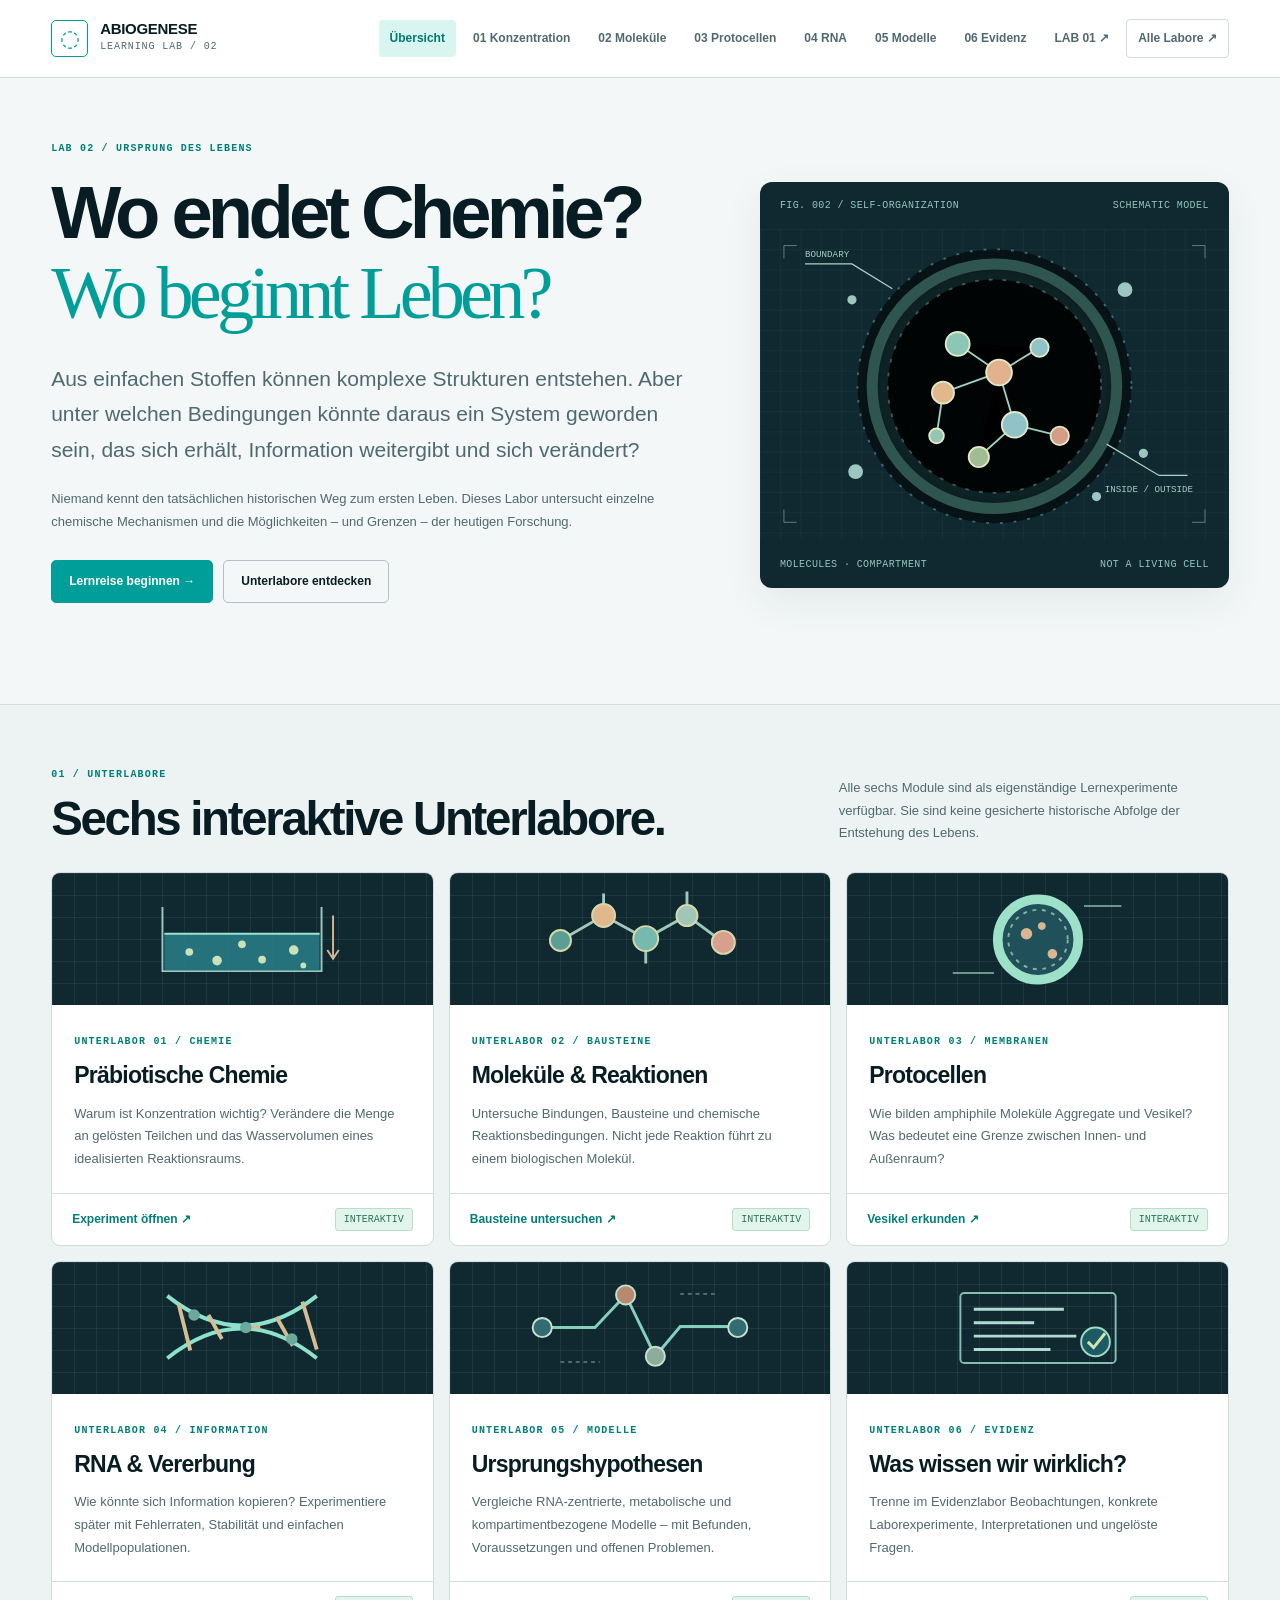
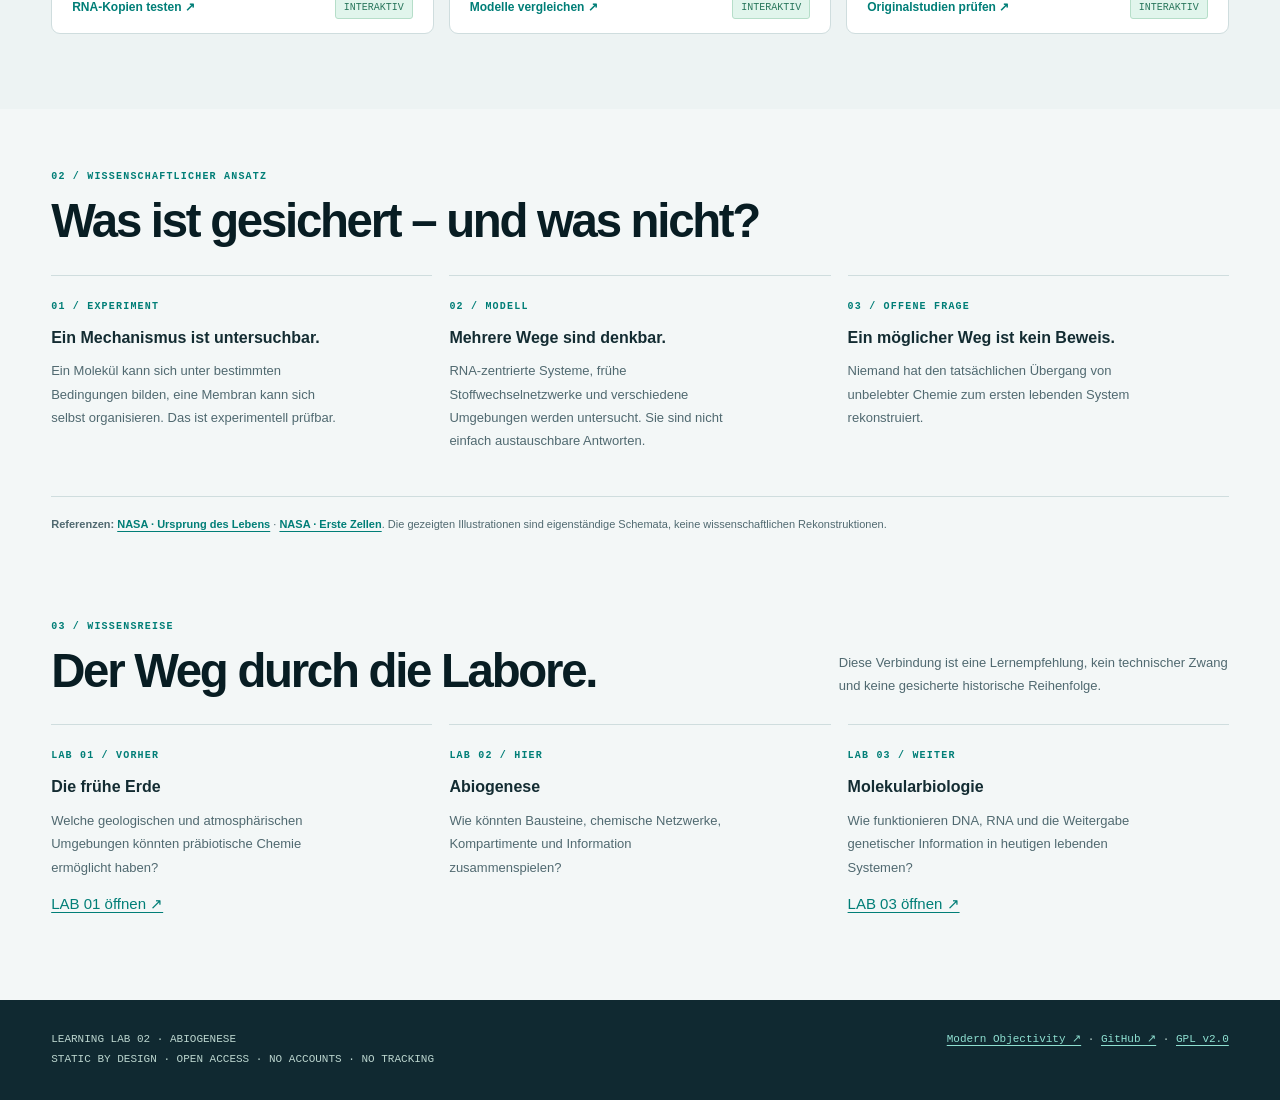
==== commit 549f40a7: "feat: activate all six Abiogenesis labs with consistent cards and global navigation" ====
--- a/index.html
+++ b/index.html
@@ -12,7 +12,7 @@
 <a href="#main" class="abio-skip">Zum Inhalt springen</a>
 <header class="abio-header"><div class="abio-wrap abio-header-inner">
 <a class="abio-brand" href="index.html"><span class="abio-brand-mark" aria-hidden="true">◌</span><span><strong>ABIOGENESE</strong><small>LEARNING LAB / 02</small></span></a>
-<nav class="abio-nav" aria-label="Labor-Navigation"><a href="index.html" aria-current="page">Übersicht</a><a href="01_praebiotische_chemie.html">Präbiotische Chemie</a><a href="https://philippklinz.github.io/lab-early-earth/">LAB 01 ↗</a><a class="abio-home" href="https://philippklinz.github.io/learning-labs/">Alle Labore ↗</a></nav>
+<nav class="abio-nav" aria-label="Labor-Navigation"><a href="index.html" aria-current="page">Übersicht</a><a href="01_praebiotische_chemie.html">01 Konzentration</a><a href="02_bausteine.html">02 Moleküle</a><a href="03_protocellen.html">03 Protocellen</a><a href="04_rna_information.html">04 RNA</a><a href="05_hypothesen.html">05 Modelle</a><a href="06_evidenzlabor.html">06 Evidenz</a><a href="https://philippklinz.github.io/lab-early-earth/">LAB 01 ↗</a><a class="abio-home" href="https://philippklinz.github.io/learning-labs/">Alle Labore ↗</a></nav>
 </div></header>
 <main id="main">
 <div class="abio-wrap">
@@ -22,7 +22,7 @@
 <h1 id="lab02-title">Wo endet Chemie?<br><em>Wo beginnt Leben?</em></h1>
 <p class="abio-lead">Aus einfachen Stoffen können komplexe Strukturen entstehen. Aber unter welchen Bedingungen könnte daraus ein System geworden sein, das sich erhält, Information weitergibt und sich verändert?</p>
 <p class="abio-hero-note">Niemand kennt den tatsächlichen historischen Weg zum ersten Leben. Dieses Labor untersucht einzelne chemische Mechanismen und die Möglichkeiten – und Grenzen – der heutigen Forschung.</p>
-<div class="abio-actions"><a class="abio-link-btn" href="01_praebiotische_chemie.html">Erstes Experiment starten →</a><a class="abio-link-btn secondary" href="#unterlabore">Unterlabore entdecken</a></div>
+<div class="abio-actions"><a class="abio-link-btn" href="01_praebiotische_chemie.html">Lernreise beginnen →</a><a class="abio-link-btn secondary" href="#unterlabore">Unterlabore entdecken</a></div>
 </div>
 <div class="abio-hero-graphic" role="img" aria-label="Symbolische Illustration eines membranartigen Vesikels mit Molekülbausteinen; keine Rekonstruktion einer echten frühen Zelle">
 <div class="abio-graphic-meta"><span>FIG. 002 / SELF-ORGANIZATION</span><span>SCHEMATIC MODEL</span></div>
@@ -50,7 +50,7 @@
 </div>
 <section class="abio-section alt" id="unterlabore">
 <div class="abio-wrap">
-<div class="abio-section-title"><div><div class="abio-eyebrow">01 / UNTERLABORE</div><h2>Sechs Forschungsfragen.</h2></div><p>Die Module sind keine gesicherte Abfolge der Lebensentstehung. Wir können sie unabhängig voneinander untersuchen und später miteinander verbinden.</p></div>
+<div class="abio-section-title"><div><div class="abio-eyebrow">01 / UNTERLABORE</div><h2>Sechs interaktive Unterlabore.</h2></div><p>Alle sechs Module sind als eigenständige Lernexperimente verfügbar. Sie sind keine gesicherte historische Abfolge der Entstehung des Lebens.</p></div>
 <div class="abio-card-grid">
 <article class="abio-module">
 <div class="abio-module-art"><svg viewBox="0 0 260 120" fill="none" aria-hidden="true"><path d="M47 26V93h166V26" stroke="#9ccac1" stroke-width="2"/><path d="M49 54H211V92H49Z" fill="#2a7f8a" opacity=".85"/><path d="M49 54H211" stroke="#9de1d4" stroke-width="2"/><g fill="#cae2b8"><circle cx="75" cy="73" r="4"/><circle cx="104" cy="82" r="5"/><circle cx="130" cy="65" r="4"/><circle cx="151" cy="81" r="4"/><circle cx="184" cy="71" r="5"/><circle cx="194" cy="87" r="3"/></g><path d="M225 35v45m-6-9 6 9 6-9" stroke="#d3b695" stroke-width="2"/></svg></div>
@@ -60,27 +60,27 @@
 <article class="abio-module">
 <div class="abio-module-art"><svg viewBox="0 0 260 120" fill="none" aria-hidden="true"><g stroke="#9cc9b9" stroke-width="3"><path d="M47 61L92 35 136 59 179 35 217 63"/><path d="M92 35v-23M136 59v26M179 35v-25"/></g><g stroke="#d7d8aa" stroke-width="2"><circle cx="47" cy="61" r="11" fill="#5a9e96"/><circle cx="92" cy="35" r="12" fill="#e1b78d"/><circle cx="136" cy="59" r="13" fill="#76b9af"/><circle cx="179" cy="35" r="11" fill="#a0c6b7"/><circle cx="217" cy="63" r="12" fill="#d99f8d"/></g></svg></div>
 <div class="abio-module-body"><span class="abio-eyebrow">UNTERLABOR 02 / BAUSTEINE</span><h3>Moleküle &amp; Reaktionen</h3><p>Untersuche Bindungen, Bausteine und chemische Reaktionsbedingungen. Nicht jede Reaktion führt zu einem biologischen Molekül.</p></div>
-<div class="abio-module-foot"><span class="abio-coming">Experiment in Planung</span><span class="abio-tag">GEPLANT</span></div>
+<div class="abio-module-foot"><a href="02_bausteine.html">Bausteine untersuchen ↗</a><span class="abio-tag live">INTERAKTIV</span></div>
 </article>
 <article class="abio-module">
 <div class="abio-module-art"><svg viewBox="0 0 260 120" fill="none" aria-hidden="true"><circle cx="130" cy="60" r="42" stroke="#9ee1c9" stroke-width="10" fill="#20515b"/><circle cx="130" cy="60" r="31" stroke="#87b2a2" stroke-width="2" stroke-dasharray="4 6"/><g fill="#d8b692"><circle cx="118" cy="54" r="6"/><circle cx="145" cy="75" r="5"/><circle cx="134" cy="46" r="4"/></g><path d="M41 95h43M178 25h39" stroke="#8cb9ae" stroke-width="1.5"/></svg></div>
 <div class="abio-module-body"><span class="abio-eyebrow">UNTERLABOR 03 / MEMBRANEN</span><h3>Protocellen</h3><p>Wie bilden amphiphile Moleküle Aggregate und Vesikel? Was bedeutet eine Grenze zwischen Innen- und Außenraum?</p></div>
-<div class="abio-module-foot"><span class="abio-coming">Experiment in Planung</span><span class="abio-tag">GEPLANT</span></div>
+<div class="abio-module-foot"><a href="03_protocellen.html">Vesikel erkunden ↗</a><span class="abio-tag live">INTERAKTIV</span></div>
 </article>
 <article class="abio-module">
 <div class="abio-module-art"><svg viewBox="0 0 260 120" fill="none" aria-hidden="true"><path d="M52 27Q130 89 208 27M52 92Q130 30 208 92" stroke="#8de2cb" stroke-width="4"/><path d="M64 36l12 48M95 47l14 25M135 61l14-2M166 49l17 30M193 33l15 50" stroke="#d7bd95" stroke-width="4"/><g fill="#6ba99d"><circle cx="80" cy="47" r="6"/><circle cx="134" cy="60" r="6"/><circle cx="182" cy="72" r="6"/></g></svg></div>
 <div class="abio-module-body"><span class="abio-eyebrow">UNTERLABOR 04 / INFORMATION</span><h3>RNA &amp; Vererbung</h3><p>Wie könnte sich Information kopieren? Experimentiere später mit Fehlerraten, Stabilität und einfachen Modellpopulationen.</p></div>
-<div class="abio-module-foot"><span class="abio-coming">Experiment in Planung</span><span class="abio-tag">GEPLANT</span></div>
+<div class="abio-module-foot"><a href="04_rna_information.html">RNA-Kopien testen ↗</a><span class="abio-tag live">INTERAKTIV</span></div>
 </article>
 <article class="abio-module">
 <div class="abio-module-art"><svg viewBox="0 0 260 120" fill="none" aria-hidden="true"><path d="M28 60h55l32-34 31 64 26-31h60" stroke="#85d0bc" stroke-width="3"/><g stroke="#c6dfd1" stroke-width="2"><circle cx="28" cy="60" r="10" fill="#326c71"/><circle cx="115" cy="26" r="10" fill="#b78a6f"/><circle cx="146" cy="90" r="10" fill="#8eac9c"/><circle cx="232" cy="60" r="10" fill="#326c71"/></g><path d="M47 96h41M172 25h40" stroke="#80b8ae" stroke-dasharray="4 4"/></svg></div>
 <div class="abio-module-body"><span class="abio-eyebrow">UNTERLABOR 05 / MODELLE</span><h3>Ursprungshypothesen</h3><p>Vergleiche RNA-zentrierte, metabolische und kompartimentbezogene Modelle – mit Befunden, Voraussetzungen und offenen Problemen.</p></div>
-<div class="abio-module-foot"><span class="abio-coming">Vergleich in Planung</span><span class="abio-tag">GEPLANT</span></div>
+<div class="abio-module-foot"><a href="05_hypothesen.html">Modelle vergleichen ↗</a><span class="abio-tag live">INTERAKTIV</span></div>
 </article>
 <article class="abio-module">
 <div class="abio-module-art"><svg viewBox="0 0 260 120" fill="none" aria-hidden="true"><rect x="49" y="24" width="162" height="73" rx="4" stroke="#86bdb3" stroke-width="2"/><path d="M63 41h94M63 55h63M63 69h107M63 83h80" stroke="#b0dad0" stroke-width="3"/><circle cx="190" cy="75" r="15" fill="#1c5b63" stroke="#9edbc6" stroke-width="2"/><path d="M182 75l6 6 12-15" stroke="#d1e4b4" stroke-width="3"/></svg></div>
 <div class="abio-module-body"><span class="abio-eyebrow">UNTERLABOR 06 / EVIDENZ</span><h3>Was wissen wir wirklich?</h3><p>Trenne im Evidenzlabor Beobachtungen, konkrete Laborexperimente, Interpretationen und ungelöste Fragen.</p></div>
-<div class="abio-module-foot"><span class="abio-coming">Evidenzlabor in Planung</span><span class="abio-tag">GEPLANT</span></div>
+<div class="abio-module-foot"><a href="06_evidenzlabor.html">Originalstudien prüfen ↗</a><span class="abio-tag live">INTERAKTIV</span></div>
 </article>
 </div>
 </div>
--- a/abiogenesis.css
+++ b/abiogenesis.css
@@ -24,7 +24,7 @@
 .abio-skip:focus{top:10px}
 .abio-eyebrow{font:700 10px/1.5 "Liberation Mono",monospace;letter-spacing:.12em;color:var(--mo-accent,var(--a-accent));text-transform:uppercase}
 .abio-crumb{padding-top:23px;font:11px "Liberation Mono",monospace;color:var(--mo-muted,var(--a-mid))}
-.abio-hero{display:grid;grid-template-columns:minmax(0,1.1fr) minmax(320px,.8fr);gap:clamp(25px,5vw,80px);align-items:center;padding-top:63px;padding-bottom:75px}
+.abio-hero{display:grid;grid-template-columns:minmax(0,1.1fr) minmax(0,.8fr);gap:clamp(25px,5vw,80px);align-items:center;padding-top:63px;padding-bottom:75px}
 .abio-hero>*,.abio-card-grid>*,.abio-experiment>*,.abio-panel>*,.abio-results>*{min-width:0;max-width:100%}
 .abio-hero h1{font-size:clamp(49px,5.8vw,85px);font-weight:700;line-height:1.04;letter-spacing:-.065em;margin:18px 0 25px}
 .abio-hero h1 em{font:400 1em "Liberation Serif",Georgia,serif;color:var(--a-accent)}
@@ -56,7 +56,7 @@
 .abio-tag{border:1px solid var(--a-line);background:var(--mo-surface-2,var(--a-soft));padding:4px 8px;color:var(--mo-muted,var(--a-mid));font:10px/1.3 "Liberation Mono",monospace;border-radius:3px;white-space:nowrap}
 .abio-tag.live{background:#e1f5ec;color:#28765b;border-color:#b6dec9}
 .abio-coming{color:var(--mo-muted,var(--a-mid));font-weight:500}
-.abio-lower{padding:60px 0}
+.abio-lower{padding-top:60px;padding-bottom:60px}
 .abio-columns{display:grid;grid-template-columns:repeat(3,minmax(0,1fr));gap:17px}
 .abio-info{padding-top:16px;border-top:1px solid var(--mo-border,var(--a-line))}
 .abio-info strong{display:block;font-size:16px;margin:9px 0}
@@ -104,4 +104,12 @@
 @media(max-width:1170px){.abio-header-inner .abio-nav{flex-basis:100%;width:100%}.abio-card-grid{grid-template-columns:repeat(2,minmax(0,1fr))}}
 @media(max-width:850px){.abio-hero,.abio-experiment{grid-template-columns:minmax(0,1fr)}.abio-hero-graphic{max-width:560px;min-height:280px}.abio-columns{grid-template-columns:1fr 1fr}.abio-tank{min-height:390px}}
 @media(max-width:650px){.abio-card-grid,.abio-columns,.abio-results,.abio-answers{grid-template-columns:minmax(0,1fr)}.abio-hero{padding-top:43px;padding-bottom:50px}.abio-hero h1{font-size:48px}.abio-hero-graphic{min-height:240px}.abio-section{padding:43px 0 56px}.abio-tank{min-height:330px}.abio-tank svg{min-height:330px}.abio-control-panel{padding:20px}}
+
+/* Guardrails: gutters belong to .abio-wrap, even when the same element
+ * also has a section/spacing class. Keep section padding vertical-only. */
+.abio-wrap{min-width:0;max-width:1380px}
+.abio-wrap.abio-lower{padding-left:clamp(18px,4vw,60px);padding-right:clamp(18px,4vw,60px)}
+.abio-columns>*,.abio-section-title>*,.abio-footer-inner>*{min-width:0}
+.abio h1,.abio h2,.abio h3{overflow-wrap:break-word}
+.abio-footer-inner{overflow-wrap:anywhere}
 @media(prefers-reduced-motion:reduce){html{scroll-behavior:auto}*{transition:none!important;animation:none!important}}
